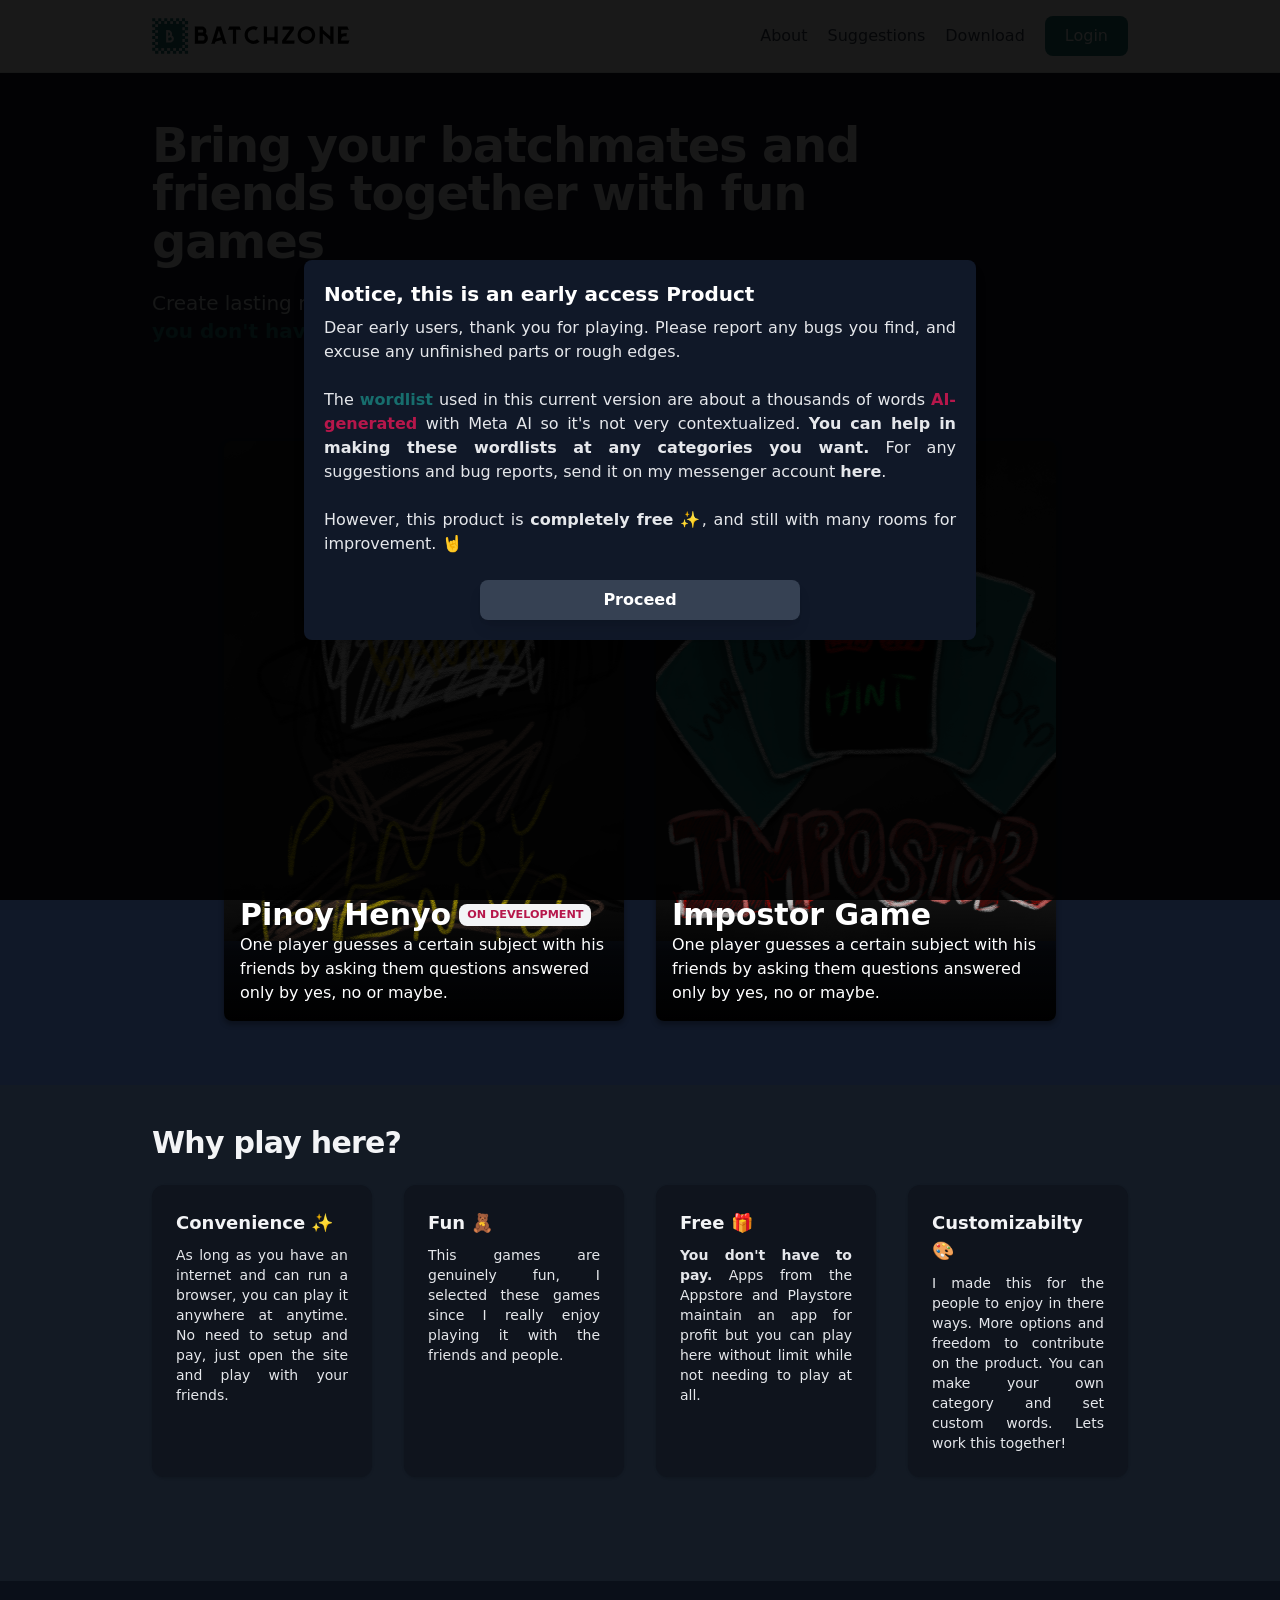
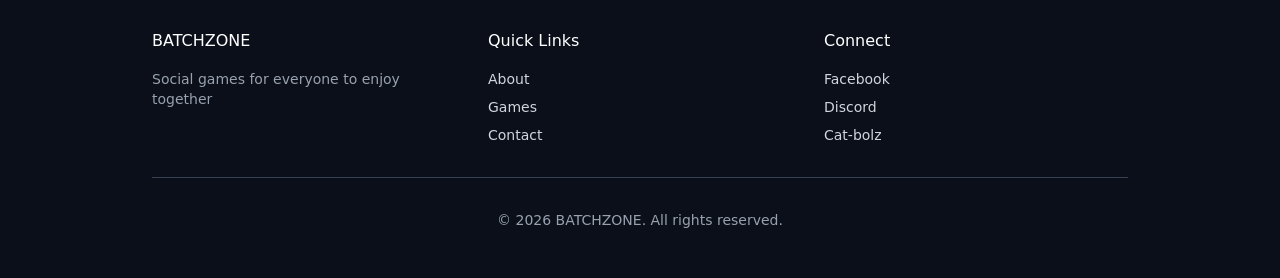
==== index.html @ 2a550021 "darkened theme" ====
<!doctype html>
<html lang="en">
  <head>
    <meta charset="UTF-8" />
    <meta name="viewport" content="width=device-width, initial-scale=1.0" />

    <meta property="og:title" content="Bachzone: Guess the impostor" />
    <meta property="og:description" content="Free game version" />
    <meta property="og:image" content="https://danny192168.github.io/Batchzone/images/draft2.png" />
    <meta property="og:url" content="https://danny192168.github.io/Batchzone/" />
    <meta property="og:type" content="website" />

    <title>Welcome to Batch Zone</title>
    <link rel="stylesheet" href="styles/index.css" />
    <link href="styles/output.css" rel="stylesheet" />
    <link rel="icon" href="images/logo-icon.svg" />
  </head>
  <body class="bg-gray-900 text-white">
    <header class="bg-white border-b border-gray-200">
      <div
        class="max-w-5xl mx-auto px-4 sm:px-6 py-3 sm:py-4 flex items-center justify-between relative"
      >
        <img src="images/logo.svg" alt="BATCHZONE" class="h-7 sm:h-9" />
        <div class="navigation-container flex items-center gap-3 sm:gap-5">
          <button class="text-gray-700 hover:text-[#1a7a7a] transition-colors text-sm sm:text-base">
            About
          </button>
          <a
            href="mailto:support@yourapp.com?subject=Suggestion%20for%20Your%20Game&body=Hi,%20I%20have%20a%20suggestion%20for%20your%20app:%0A%0A%0A%3C%3C%20Please%20describe%20your%20suggestion%20here.%20%3E%3E"
            ><button
              class="text-gray-700 hover:text-[#1a7a7a] transition-colors text-sm sm:text-base"
            >
              Suggestions
            </button>
          </a>
          <a href="notice.html"
            ><button
              class="text-gray-700 hover:text-[#1a7a7a] transition-colors text-sm sm:text-base"
            >
              Download
            </button>
          </a>
          <button
            class="bg-[#1a7a7a] text-white px-4 sm:px-5 py-2 rounded-lg hover:bg-[#156565] transition-colors text-sm sm:text-base"
          >
            Login
          </button>
        </div>
        <label class="hamburger menu-icon" for="menu-toggle">
          <input type="checkbox" id="menu-toggle" class="hidden" />
          <span class="line"></span>
          <span class="line"></span>
          <span class="line"></span>
        </label>
      </div>
    </header>
    <!-- HEro -->
    <section class="max-w-5xl mx-auto px-4 sm:px-6 py-6 sm:py-12">
      <div class="max-w-3xl">
        <h1 class="text-3xl sm:text-5xl tracking-tight mb-4 sm:mb-6 text-gray-100 font-bold">
          Bring your batchmates and friends together with fun games
        </h1>
        <p class="text-lg sm:text-xl text-gray-200 mb-6 sm:mb-8">
          Create lasting memories with games designed for all ages.
          <strong class="text-[#1a7a7a]">I made it free, you don't have to pay it!!</strong>
        </p>
      </div>
    </section>

    <i class="fa-solid fa-language text-2xl"></i>
    <i class="fa-regular fa-language"></i>
    <!-- Card Container -->
    <section
      class="game-card-section max-w-5xl mx-auto px-4 sm:px-6 py-3 sm:py-4 flex gap-4 sm:gap-8 items-center justify-center mb-6 sm:mb-12"
    >
      <div
        class="game-card rounded-lg relative overflow-hidden relative pb-20 active:brightness-75 shadow-[0px_3px_5px_1px_rgb(0_0_0_/0.3)]"
      >
        <a href="notice.html">
          <img src="images/draft1.png" />
          <div
            class="game-card-description absolute bottom-0 left-0 right-0 p-4 bg-gradient-to-t from-black/100 via-black/80 to-transparent z-10"
          >
            <h4 class="sm:text-3xl text-xl font-bold flex gap-2 flex-wrap">
              Pinoy Henyo
              <span
                class="text-[#b6174b] text-[0.7rem] sm:bg-gray-100 my-auto rounded-lg sm:p-1 sm:px-2 h-min"
                >ON DEVELOPMENT</span
              >
            </h4>
            <p>
              One player guesses a certain subject with his friends by asking them questions
              answered only by yes, no or maybe.
            </p>
          </div>
        </a>
      </div>
      <div
        class="game-card rounded-lg relative overflow-hidden relative pb-20 active:brightness-75 shadow-[0px_3px_5px_1px_rgb(0_0_0_/0.3)]"
      >
        <a href="setup.html">
          <img src="images/draft2.png" />
          <div
            class="game-card-description absolute bottom-0 left-0 right-0 p-4 bg-gradient-to-t from-black/100 via-black/80 to-transparent z-10"
          >
            <h4 class="sm:text-3xl text-xl font-bold">Impostor Game</h4>
            <p>
              One player guesses a certain subject with his friends by asking them questions
              answered only by yes, no or maybe.
            </p>
          </div>
        </a>
      </div>
    </section>

    <!-- FEATURES -->
    <section class="w-full bg-[#131A24] py-10">
      <div class="max-w-5xl mx-auto px-4 sm:px-6 pb-12 sm:pb-16">
        <h2 class="text-2xl sm:text-3xl tracking-tight mb-4 sm:mb-6 text-gray-100 font-bold">
          Why play here?
        </h2>
        <div class="grid sm:grid-cols-2 lg:grid-cols-4 gap-6 sm:gap-8">
          <div class="bg-[#0F141D] p-6 rounded-xl shadow-sm">
            <!-- <div class="text-3xl mb-3">⚡</div> -->
            <h3 class="text-lg mb-2 text-gray-100 font-bold">Convenience ✨</h3>
            <p class="text-sm text-gray-200 text-justify">
              As long as you have an internet and can run a browser, you can play it anywhere at
              anytime. No need to setup and pay, just open the site and play with your friends.
            </p>
          </div>

          <div class="bg-[#0F141D] p-6 rounded-xl shadow-sm">
            <!-- <div class="text-3xl mb-3">♿</div> -->
            <h3 class="text-lg mb-2 text-gray-100 font-bold">Fun 🧸</h3>
            <p class="text-sm text-gray-200 text-justify">
              This games are genuinely fun, I selected these games since I really enjoy playing it
              with the friends and people.
            </p>
          </div>

          <div class="bg-[#0F141D] p-6 rounded-xl shadow-sm">
            <!-- <div class="text-3xl mb-3">🎁</div> -->
            <h3 class="text-lg mb-2 text-gray-100 font-bold">Free 🎁</h3>
            <p class="text-sm text-gray-200 text-justify">
              <strong>You don't have to pay.</strong> Apps from the Appstore and Playstore maintain
              an app for profit but you can play here without limit while not needing to play at
              all.
            </p>
          </div>

          <div class="bg-[#0F141D] p-6 rounded-xl shadow-sm">
            <!-- <div class="text-3xl mb-3">🎉</div> -->
            <h3 class="text-lg mb-2 text-gray-100 font-bold">Customizabilty 🎨</h3>
            <p class="text-sm text-gray-200 text-justify">
              I made this for the people to enjoy in there ways. More options and freedom to
              contribute on the product. You can make your own category and set custom words. Lets
              work this together!
            </p>
          </div>
        </div>
      </div>
    </section>
    <!-- Notice modal -->
    <dialog
      id="notice-modal"
      class="top-1/2 left-1/2 transform translate-x-[-50%] translate-y-[-50%] inset-0 z-10 bg-gray-900 p-5 outline-none rounded-lg min-h-50 max-w-2xl w-5/6 gap-3 shadow-lg text-white backdrop:bg-black/90"
    >
      <h2 class="font-bold text-xl mb-2">Notice, this is an early access Product</h2>
      <article class="text-justify text-gray-200">
        <p>
          Dear early users, thank you for playing. Please report any bugs you find, and excuse any
          unfinished parts or rough edges.
        </p>
        <br />
        <p>
          The <strong class="text-[#176d6d]">wordlist</strong> used in this current version are
          about a thousands of words <strong class="text-[#b6174b]">AI-generated</strong> with Meta
          AI so it's not very contextualized.
          <strong>You can help in making these wordlists at any categories you want.</strong> For
          any suggestions and bug reports, send it on my messenger account
          <a href="https://web.facebook.com/dwight.wal" class="outline-none font-bold">here</a>.
        </p>
        <br />
        <p>
          However, this product is <strong>completely free</strong> ✨, and still with many rooms
          for improvement. 🤘
        </p>
        <br />
      </article>
      <div class="w-full flex">
        <button
          class="bg-gray-700 p-2 text-white mt-auto mx--auto rounded-lg outline-none font-bold shadow-lg mx-auto w-full max-w-80"
          id="close-modal-button"
        >
          Proceed
        </button>
      </div>
    </dialog>
    <script>
      const noticeModal = document.getElementById("notice-modal");
      const closeModalBtn = document.getElementById("close-modal-button");
      noticeModal.showModal();
      closeModalBtn.addEventListener("click", () => {
        noticeModal.close();
      });
    </script>

    <!-- FOOTER -->
    <footer class="bg-[#0A0F19] text-gray-300 mt-auto">
      <div class="max-w-5xl mx-auto px-4 sm:px-6 py-8 sm:py-12">
        <div class="grid sm:grid-cols-3 gap-8">
          <div>
            <h4 class="text-white mb-4">BATCHZONE</h4>
            <p class="text-sm text-gray-400">Social games for everyone to enjoy together</p>
          </div>
          <div>
            <h4 class="text-white mb-4">Quick Links</h4>
            <ul class="space-y-2 text-sm">
              <li><a href="#" class="hover:text-white transition-colors">About</a></li>
              <li><a href="#" class="hover:text-white transition-colors">Games</a></li>
              <li><a href="#" class="hover:text-white transition-colors">Contact</a></li>
            </ul>
          </div>
          <div>
            <h4 class="text-white mb-4">Connect</h4>
            <ul class="space-y-2 text-sm">
              <li><a href="#" class="hover:text-white transition-colors">Facebook</a></li>
              <li><a href="#" class="hover:text-white transition-colors">Discord</a></li>
              <li><a href="#" class="hover:text-white transition-colors">Cat-bolz</a></li>
            </ul>
          </div>
        </div>
        <div class="border-t border-gray-700 mt-8 pt-8 text-center text-sm text-gray-400">
          © 2026 BATCHZONE. All rights reserved.
        </div>
      </div>
    </footer>
  </body>
</html>
---- styles/index.css ----
.hamburger * {
  padding: 0;
  margin: 0;
  box-sizing: border-box;
}

.hamburger {
  /* display: none; */
  /* flex-direction: column; */
  display: none;
  flex-direction: column;
  justify-content: space-evenly;
  cursor: pointer;
  width: 1.5rem;
  height: 1.5rem;
  position: relative;
}

.hamburger .line {
  display: inline-block;
  height: 15%;
  border-radius: 1rem;
  width: 100%;
  background-color: rgb(0, 0, 0);
  transition:
    transform 0.3s,
    opacity 0.2s,
    background-color 0.3s;
}

.hamburger:has(#menu-toggle:checked) .line:nth-of-type(1) {
  position: absolute;
  top: 0;
  bottom: 0;
  left: 0;
  right: 0;
  margin: auto;
  transform: rotate(45deg);
}
.hamburger:has(#menu-toggle:checked) .line:nth-of-type(2) {
  opacity: 0;
  position: absolute;
  top: 0;
  bottom: 0;
  left: 0;
  right: 0;
  margin: auto;
  transform: rotate(-45deg);
}
.hamburger:has(#menu-toggle:checked) .line:nth-of-type(3) {
  position: absolute;
  top: 0;
  bottom: 0;
  left: 0;
  right: 0;
  margin: auto;
  transform: rotate(-45deg);
}

@media (max-width: 690px) {
  header:has(#menu-toggle:checked) .navigation-container {
    display: flex;
    right: 0;
    transition: all 1s;
  }

  header:has(#menu-toggle:checked) .navigation-container button {
    font-size: 1.2rem;
  }
  .navigation-container {
    position: absolute;
    transition: all 1s;
    /* right: -0vw; */
    bottom: -100vh;
    background: rgba(255, 255, 255, 0.9);
    /* top: 1rem; */
    display: none;
    flex-direction: column;
    max-width: 30rem;
    width: 100%;
    gap: 1rem;
    padding: 3rem 1rem;
    height: 100vh;
    z-index: 100;
  }

  .hamburger {
    display: flex;
  }
}

/* CARD CARD FLEXBOX FOR MOBILE */

@media (max-width: 690px) {
  .game-card {
    padding-bottom: 1rem;
  }

  .game-card-description h4 {
    font-size: 1rem;
  }

  .game-card-description p {
    display: none;
  }
}
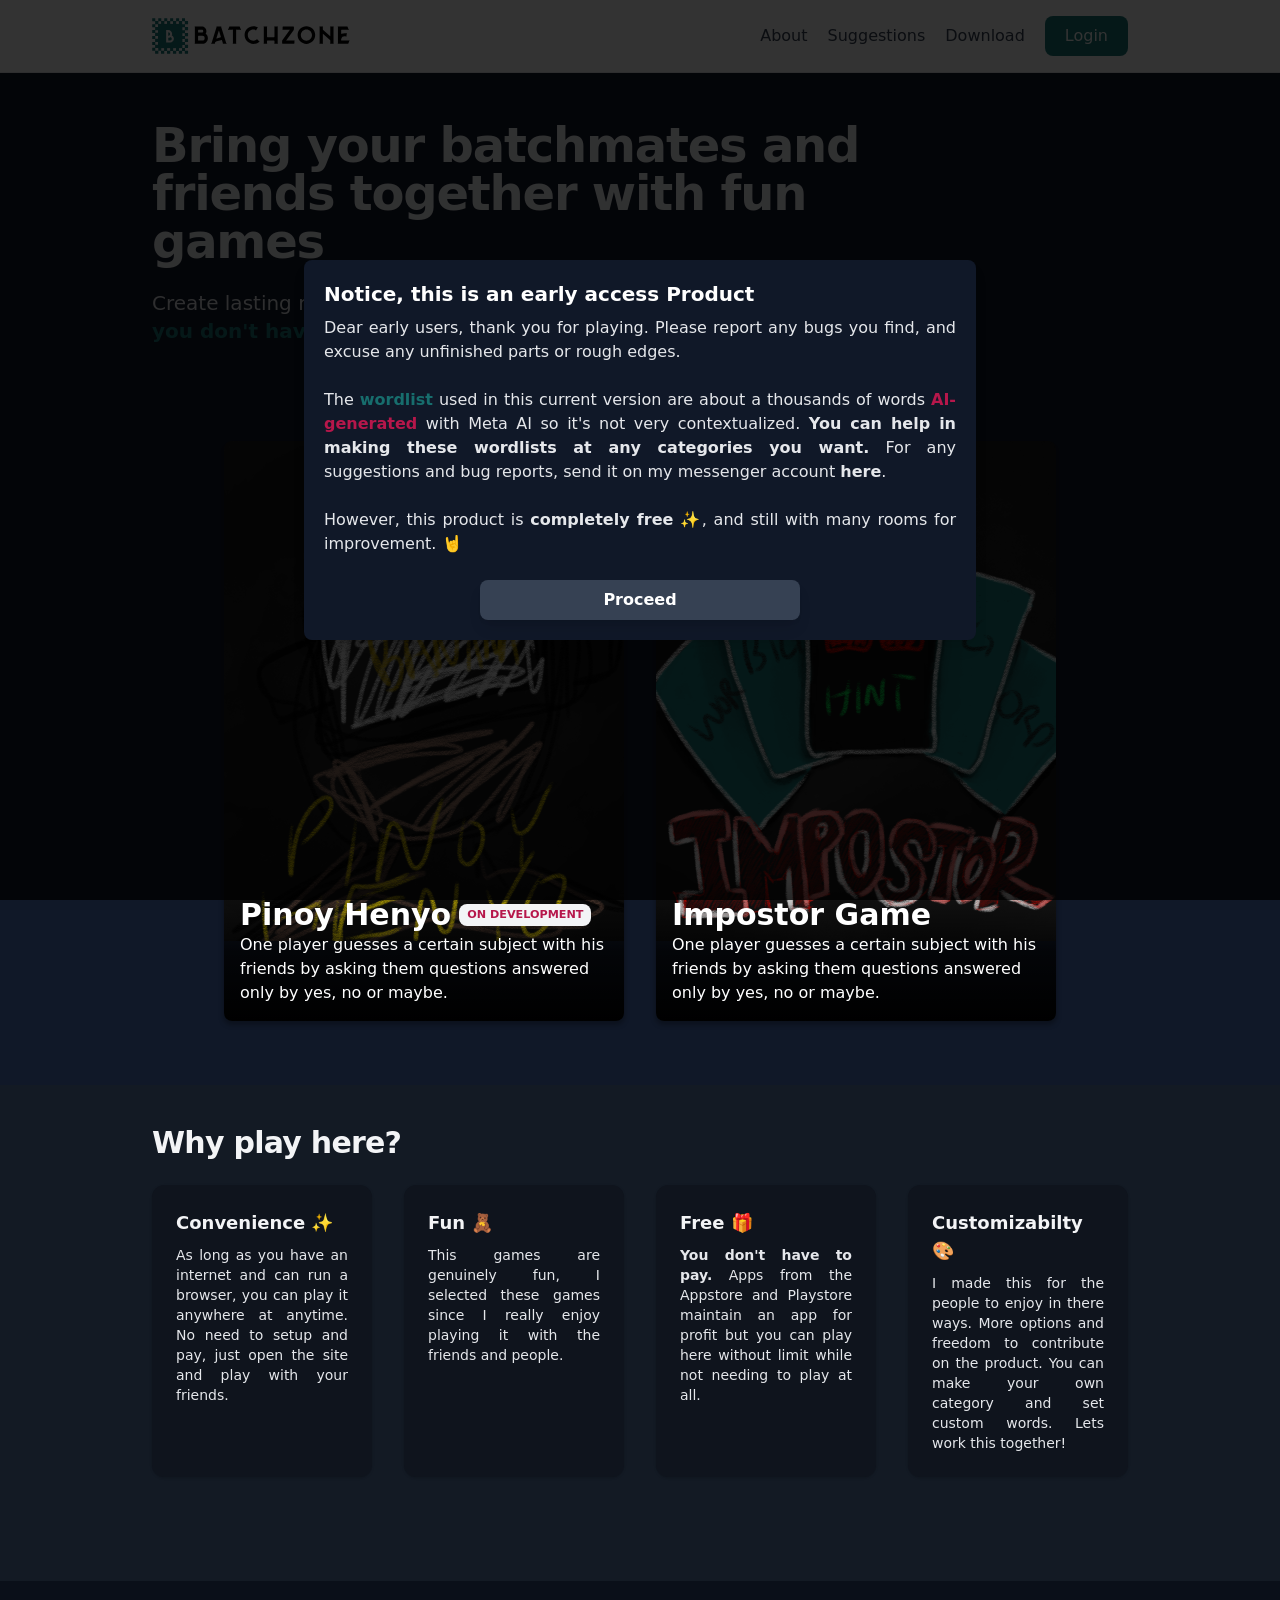
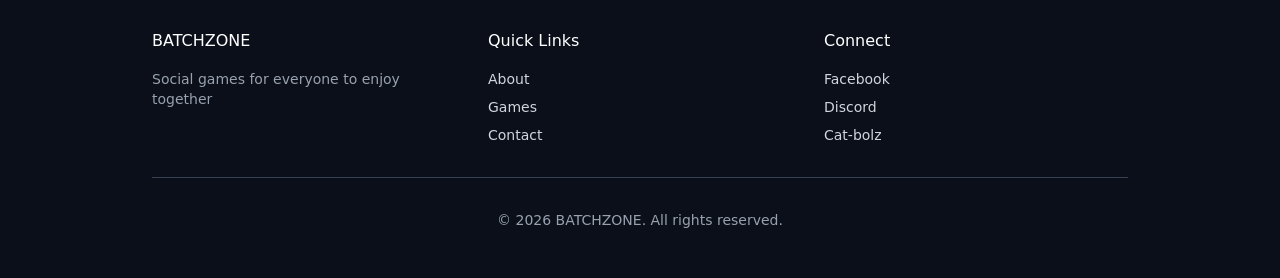
==== commit bfb65475: "timer button edited" ====
--- a/index.html
+++ b/index.html
@@ -163,7 +163,7 @@
     <!-- Notice modal -->
     <dialog
       id="notice-modal"
-      class="top-1/2 left-1/2 transform translate-x-[-50%] translate-y-[-50%] inset-0 z-10 bg-gray-900 p-5 outline-none rounded-lg min-h-50 max-w-2xl w-5/6 gap-3 shadow-lg text-white backdrop:bg-black/90"
+      class="top-1/2 left-1/2 transform translate-x-[-50%] translate-y-[-50%] inset-0 z-10 bg-gray-900 p-5 outline-none rounded-lg min-h-50 max-w-2xl w-5/6 gap-3 shadow-lg text-white backdrop:bg-black/80"
     >
       <h2 class="font-bold text-xl mb-2">Notice, this is an early access Product</h2>
       <article class="text-justify text-gray-200">
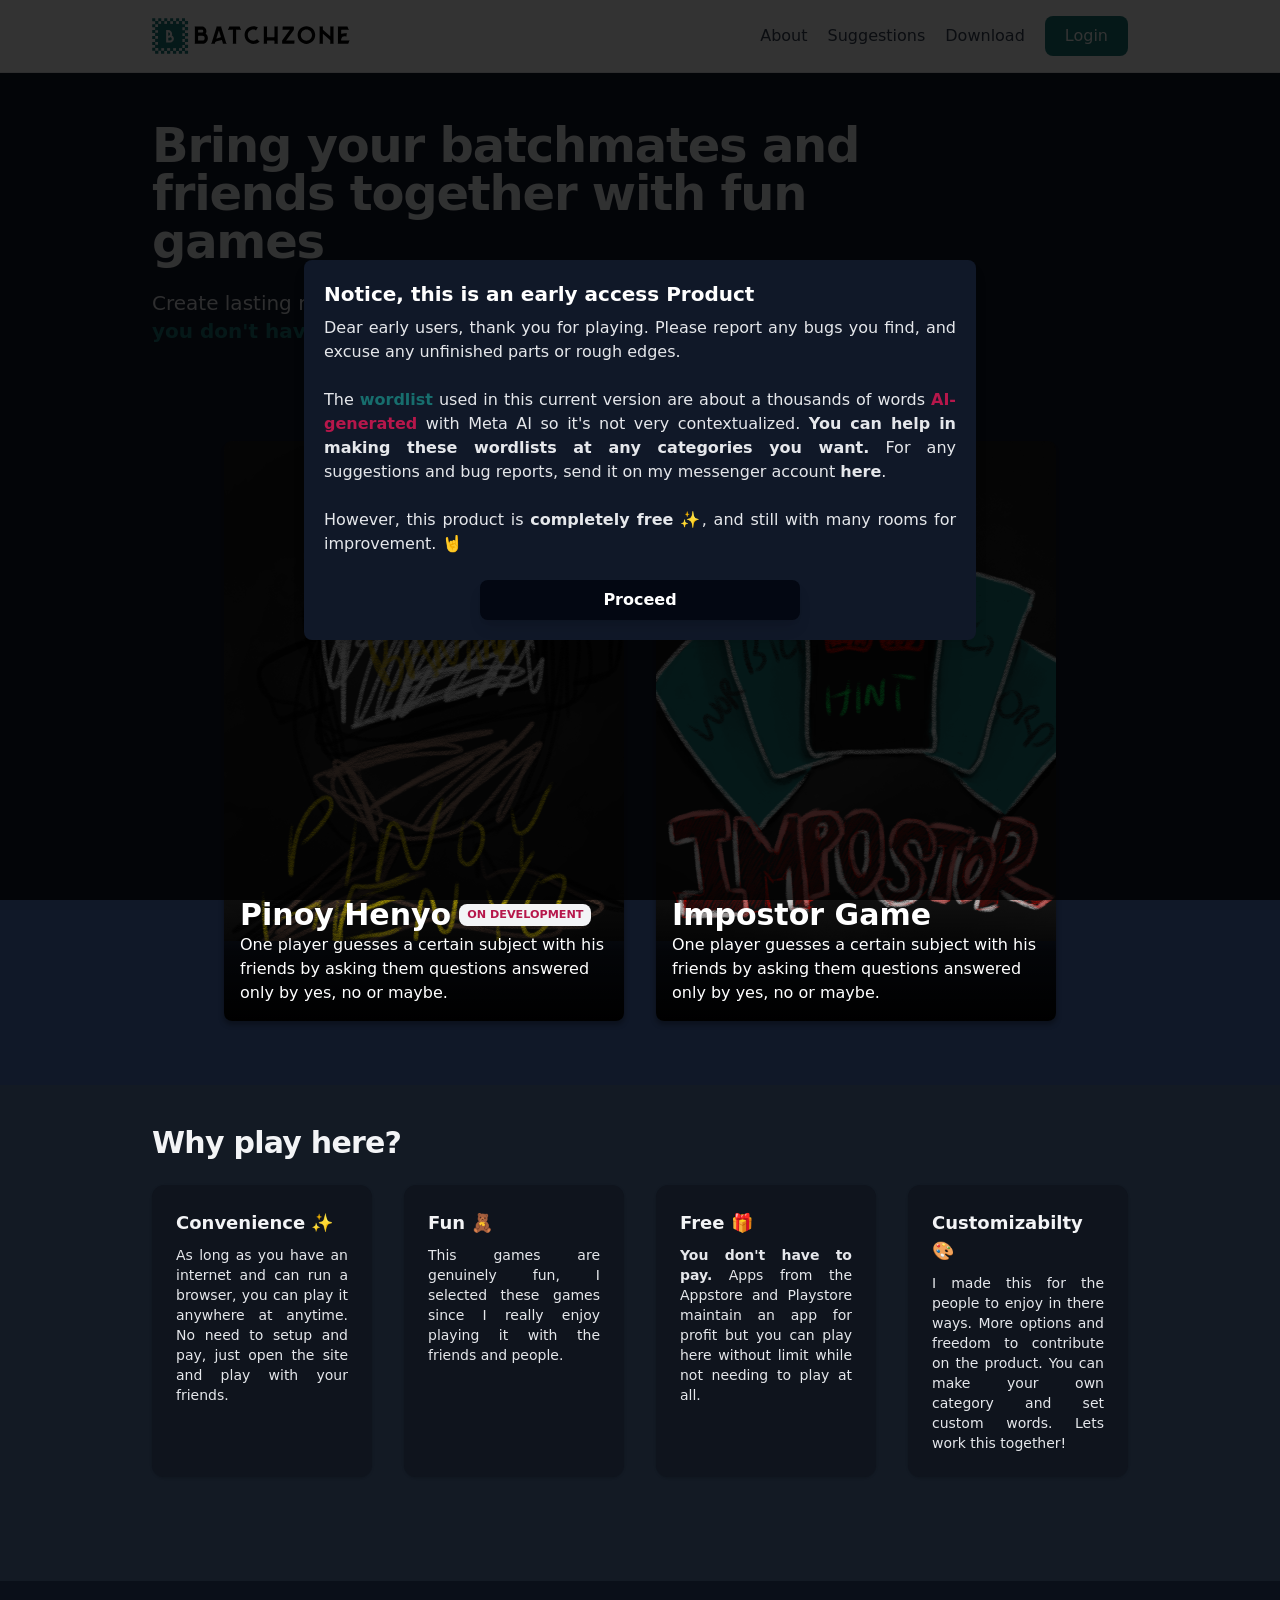
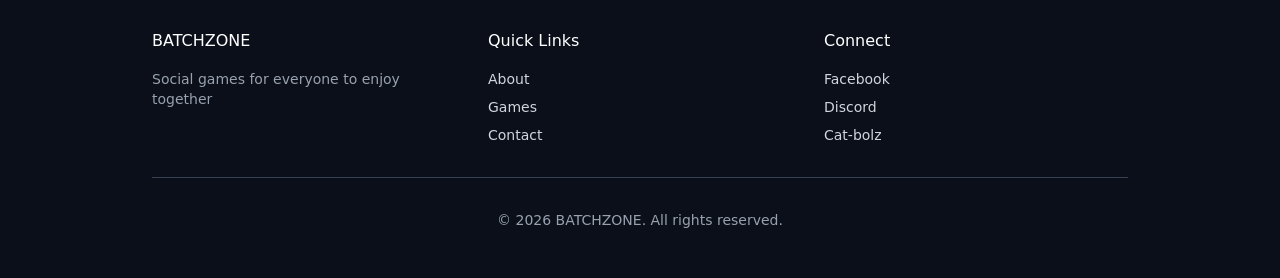
==== commit 51558820: "updated the info content for impostor game and darkended a button on index.html" ====
--- a/index.html
+++ b/index.html
@@ -189,7 +189,7 @@
       </article>
       <div class="w-full flex">
         <button
-          class="bg-gray-700 p-2 text-white mt-auto mx--auto rounded-lg outline-none font-bold shadow-lg mx-auto w-full max-w-80"
+          class="bg-gray-950 p-2 text-white mt-auto mx--auto rounded-lg outline-none font-bold shadow-lg mx-auto w-full max-w-80"
           id="close-modal-button"
         >
           Proceed
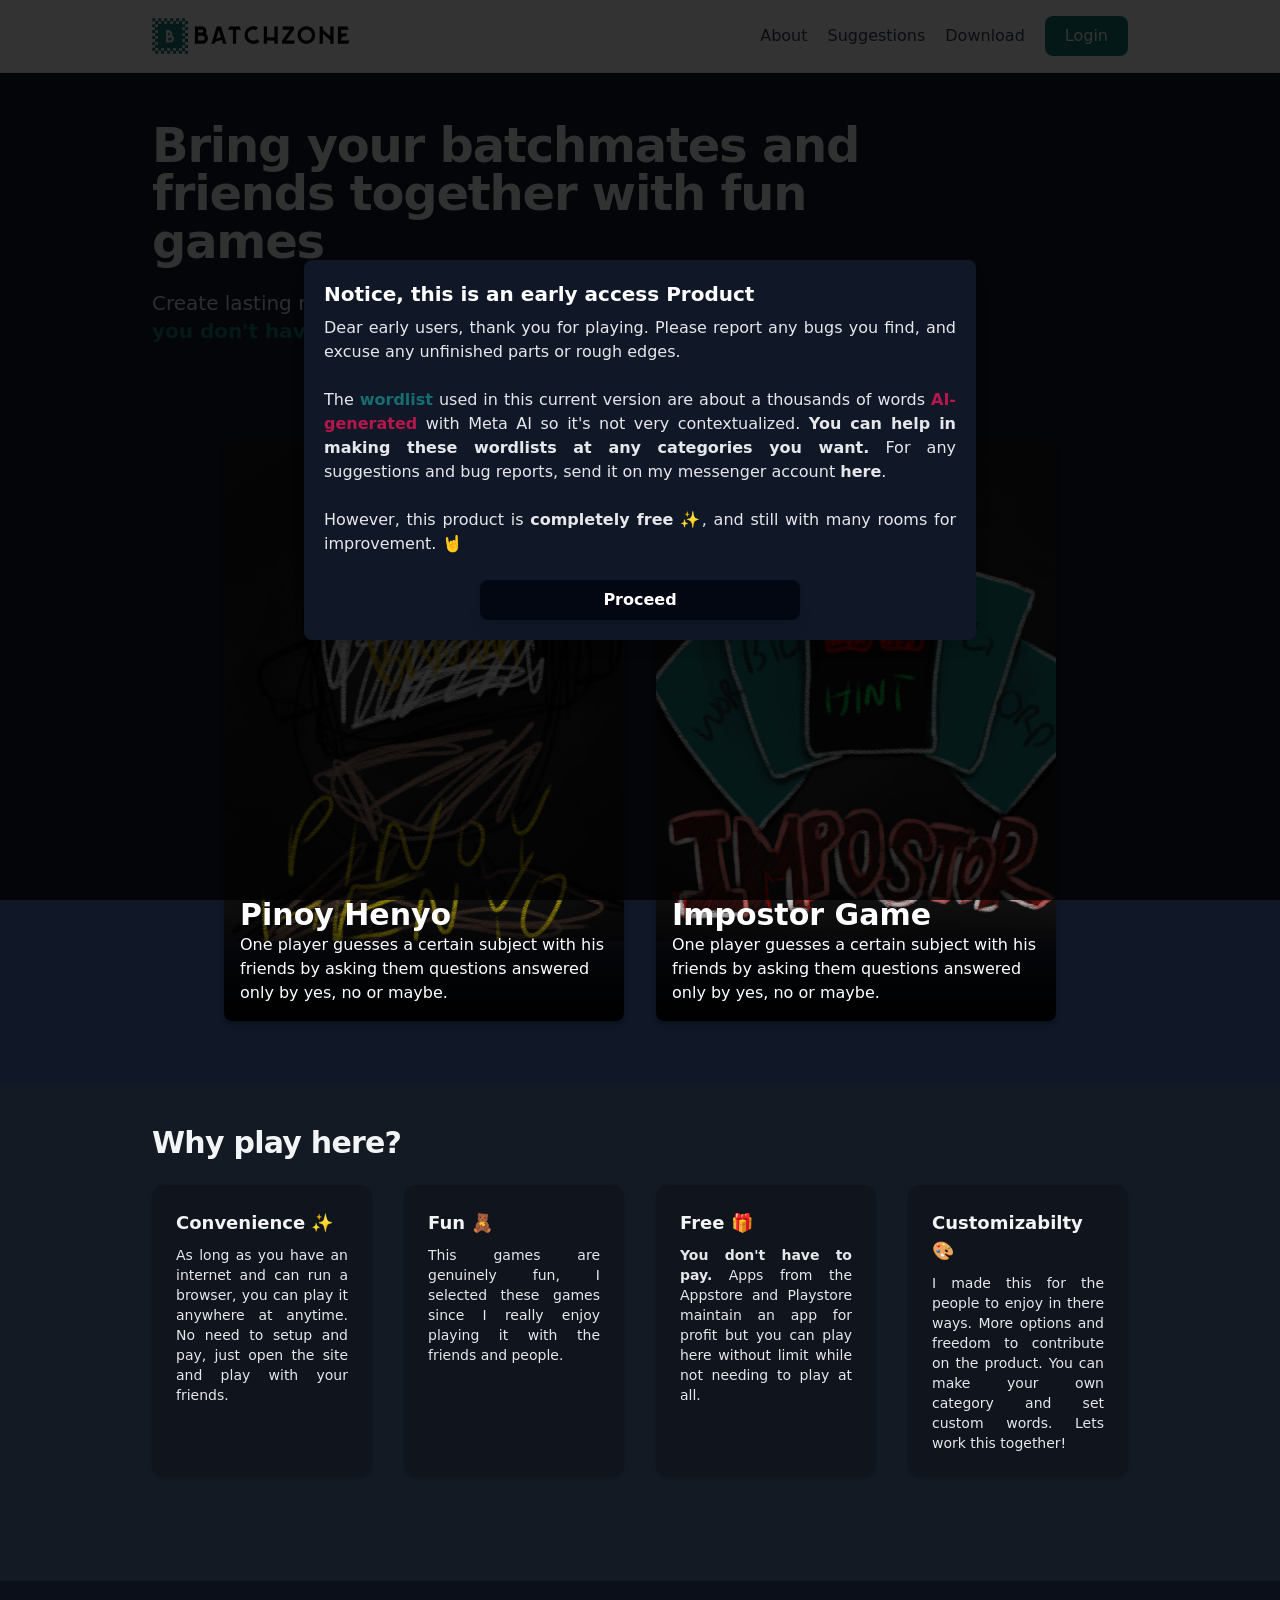
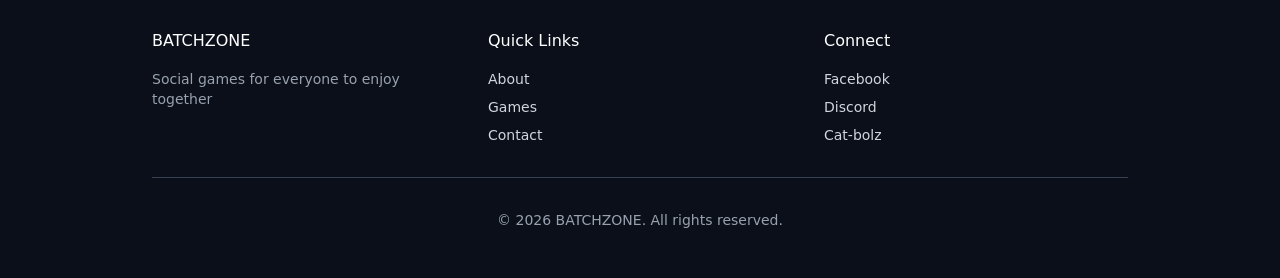
==== commit 33a463c9: "removed 'On Development' on Pinoy Henyo thumbnail." ====
--- a/index.html
+++ b/index.html
@@ -6,7 +6,7 @@
 
     <meta property="og:title" content="Bachzone: Guess the impostor" />
     <meta property="og:description" content="Free game version" />
-    <meta property="og:image" content="https://danny192168.github.io/Batchzone/images/draft2.png" />
+    <meta property="og:image" content="https://danny192168.github.io/Batchzone/images/game2.jpg" />
     <meta property="og:url" content="https://danny192168.github.io/Batchzone/" />
     <meta property="og:type" content="website" />
 
@@ -26,7 +26,7 @@
             About
           </button>
           <a
-            href="mailto:support@yourapp.com?subject=Suggestion%20for%20Your%20Game&body=Hi,%20I%20have%20a%20suggestion%20for%20your%20app:%0A%0A%0A%3C%3C%20Please%20describe%20your%20suggestion%20here.%20%3E%3E"
+            href="mailto:dwight00100@gmail.com?subject=Suggestion%20for%20Your%20Game&body=Hi,%20I%20have%20a%20suggestion%20for%20your%20app:%0A%0A%0A%3C%3C%20Please%20describe%20your%20suggestion%20here.%20%3E%3E"
             ><button
               class="text-gray-700 hover:text-[#1a7a7a] transition-colors text-sm sm:text-base"
             >
@@ -74,19 +74,19 @@
       class="game-card-section max-w-5xl mx-auto px-4 sm:px-6 py-3 sm:py-4 flex gap-4 sm:gap-8 items-center justify-center mb-6 sm:mb-12"
     >
       <div
-        class="game-card rounded-lg relative overflow-hidden relative pb-20 active:brightness-75 shadow-[0px_3px_5px_1px_rgb(0_0_0_/0.3)]"
+        class="game-card rounded-lg overflow-hidden relative pb-20 active:brightness-75 shadow-[0px_3px_5px_1px_rgb(0_0_0_/0.3)]"
       >
-        <a href="notice.html">
+        <a href="Pinoy Henyo/index.html">
           <img src="images/draft1.png" />
           <div
             class="game-card-description absolute bottom-0 left-0 right-0 p-4 bg-gradient-to-t from-black/100 via-black/80 to-transparent z-10"
           >
             <h4 class="sm:text-3xl text-xl font-bold flex gap-2 flex-wrap">
               Pinoy Henyo
-              <span
+              <!-- <span
                 class="text-[#b6174b] text-[0.7rem] sm:bg-gray-100 my-auto rounded-lg sm:p-1 sm:px-2 h-min"
                 >ON DEVELOPMENT</span
-              >
+              > -->
             </h4>
             <p>
               One player guesses a certain subject with his friends by asking them questions
@@ -96,7 +96,7 @@
         </a>
       </div>
       <div
-        class="game-card rounded-lg relative overflow-hidden relative pb-20 active:brightness-75 shadow-[0px_3px_5px_1px_rgb(0_0_0_/0.3)]"
+        class="game-card rounded-lg overflow-hidden relative pb-20 active:brightness-75 shadow-[0px_3px_5px_1px_rgb(0_0_0_/0.3)]"
       >
         <a href="setup.html">
           <img src="images/draft2.png" />
@@ -199,9 +199,12 @@
     <script>
       const noticeModal = document.getElementById("notice-modal");
       const closeModalBtn = document.getElementById("close-modal-button");
-      noticeModal.showModal();
+      if (!sessionStorage.getItem("noticeViewed")) {
+        noticeModal.showModal();
+      }
       closeModalBtn.addEventListener("click", () => {
         noticeModal.close();
+        sessionStorage.setItem("noticeViewed", true);
       });
     </script>
 
--- a/styles/index.css
+++ b/styles/index.css
@@ -66,13 +66,14 @@
 
   header:has(#menu-toggle:checked) .navigation-container button {
     font-size: 1.2rem;
+    color: white;
   }
   .navigation-container {
     position: absolute;
     transition: all 1s;
     /* right: -0vw; */
     bottom: -100vh;
-    background: rgba(255, 255, 255, 0.9);
+    background: rgba(12, 16, 26, 0.95);
     /* top: 1rem; */
     display: none;
     flex-direction: column;
--- a/styles/output.css
+++ b/styles/output.css
@@ -0,0 +1,1905 @@
+/*! tailwindcss v4.2.2 | MIT License | https://tailwindcss.com */
+@layer properties;
+@layer theme, base, components, utilities;
+@layer theme {
+  :root, :host {
+    --font-sans: ui-sans-serif, system-ui, sans-serif, "Apple Color Emoji",
+      "Segoe UI Emoji", "Segoe UI Symbol", "Noto Color Emoji";
+    --font-mono: ui-monospace, SFMono-Regular, Menlo, Monaco, Consolas, "Liberation Mono",
+      "Courier New", monospace;
+    --color-red-400: oklch(70.4% 0.191 22.216);
+    --color-red-500: oklch(63.7% 0.237 25.331);
+    --color-orange-400: oklch(75% 0.183 55.934);
+    --color-amber-50: oklch(98.7% 0.022 95.277);
+    --color-amber-200: oklch(92.4% 0.12 95.746);
+    --color-amber-400: oklch(82.8% 0.189 84.429);
+    --color-amber-500: oklch(76.9% 0.188 70.08);
+    --color-amber-600: oklch(66.6% 0.179 58.318);
+    --color-yellow-400: oklch(85.2% 0.199 91.936);
+    --color-green-400: oklch(79.2% 0.209 151.711);
+    --color-green-700: oklch(52.7% 0.154 150.069);
+    --color-teal-400: oklch(77.7% 0.152 181.912);
+    --color-cyan-400: oklch(78.9% 0.154 211.53);
+    --color-blue-500: oklch(62.3% 0.214 259.815);
+    --color-blue-700: oklch(48.8% 0.243 264.376);
+    --color-indigo-400: oklch(67.3% 0.182 276.935);
+    --color-purple-400: oklch(71.4% 0.203 305.504);
+    --color-fuchsia-400: oklch(74% 0.238 322.16);
+    --color-pink-400: oklch(71.8% 0.202 349.761);
+    --color-rose-300: oklch(81% 0.117 11.638);
+    --color-rose-400: oklch(71.2% 0.194 13.428);
+    --color-gray-50: oklch(98.5% 0.002 247.839);
+    --color-gray-100: oklch(96.7% 0.003 264.542);
+    --color-gray-200: oklch(92.8% 0.006 264.531);
+    --color-gray-300: oklch(87.2% 0.01 258.338);
+    --color-gray-400: oklch(70.7% 0.022 261.325);
+    --color-gray-500: oklch(55.1% 0.027 264.364);
+    --color-gray-600: oklch(44.6% 0.03 256.802);
+    --color-gray-700: oklch(37.3% 0.034 259.733);
+    --color-gray-800: oklch(27.8% 0.033 256.848);
+    --color-gray-900: oklch(21% 0.034 264.665);
+    --color-gray-950: oklch(13% 0.028 261.692);
+    --color-zinc-950: oklch(14.1% 0.005 285.823);
+    --color-black: #000;
+    --color-white: #fff;
+    --spacing: 0.25rem;
+    --container-2xs: 18rem;
+    --container-xs: 20rem;
+    --container-md: 28rem;
+    --container-xl: 36rem;
+    --container-2xl: 42rem;
+    --container-3xl: 48rem;
+    --container-5xl: 64rem;
+    --container-6xl: 72rem;
+    --text-xs: 0.75rem;
+    --text-xs--line-height: calc(1 / 0.75);
+    --text-sm: 0.875rem;
+    --text-sm--line-height: calc(1.25 / 0.875);
+    --text-base: 1rem;
+    --text-base--line-height: calc(1.5 / 1);
+    --text-lg: 1.125rem;
+    --text-lg--line-height: calc(1.75 / 1.125);
+    --text-xl: 1.25rem;
+    --text-xl--line-height: calc(1.75 / 1.25);
+    --text-2xl: 1.5rem;
+    --text-2xl--line-height: calc(2 / 1.5);
+    --text-3xl: 1.875rem;
+    --text-3xl--line-height: calc(2.25 / 1.875);
+    --text-4xl: 2.25rem;
+    --text-4xl--line-height: calc(2.5 / 2.25);
+    --text-5xl: 3rem;
+    --text-5xl--line-height: 1;
+    --text-6xl: 3.75rem;
+    --text-6xl--line-height: 1;
+    --text-7xl: 4.5rem;
+    --text-7xl--line-height: 1;
+    --text-9xl: 8rem;
+    --text-9xl--line-height: 1;
+    --font-weight-medium: 500;
+    --font-weight-semibold: 600;
+    --font-weight-bold: 700;
+    --font-weight-extrabold: 800;
+    --tracking-tight: -0.025em;
+    --radius-md: 0.375rem;
+    --radius-lg: 0.5rem;
+    --radius-xl: 0.75rem;
+    --radius-2xl: 1rem;
+    --radius-3xl: 1.5rem;
+    --radius-4xl: 2rem;
+    --ease-in-out: cubic-bezier(0.4, 0, 0.2, 1);
+    --animate-pulse: pulse 2s cubic-bezier(0.4, 0, 0.6, 1) infinite;
+    --animate-bounce: bounce 1s infinite;
+    --default-transition-duration: 150ms;
+    --default-transition-timing-function: cubic-bezier(0.4, 0, 0.2, 1);
+    --default-font-family: var(--font-sans);
+    --default-mono-font-family: var(--font-mono);
+  }
+}
+@layer base {
+  *, ::after, ::before, ::backdrop, ::file-selector-button {
+    box-sizing: border-box;
+    margin: 0;
+    padding: 0;
+    border: 0 solid;
+  }
+  html, :host {
+    line-height: 1.5;
+    -webkit-text-size-adjust: 100%;
+    tab-size: 4;
+    font-family: var(--default-font-family, ui-sans-serif, system-ui, sans-serif, "Apple Color Emoji", "Segoe UI Emoji", "Segoe UI Symbol", "Noto Color Emoji");
+    font-feature-settings: var(--default-font-feature-settings, normal);
+    font-variation-settings: var(--default-font-variation-settings, normal);
+    -webkit-tap-highlight-color: transparent;
+  }
+  hr {
+    height: 0;
+    color: inherit;
+    border-top-width: 1px;
+  }
+  abbr:where([title]) {
+    -webkit-text-decoration: underline dotted;
+    text-decoration: underline dotted;
+  }
+  h1, h2, h3, h4, h5, h6 {
+    font-size: inherit;
+    font-weight: inherit;
+  }
+  a {
+    color: inherit;
+    -webkit-text-decoration: inherit;
+    text-decoration: inherit;
+  }
+  b, strong {
+    font-weight: bolder;
+  }
+  code, kbd, samp, pre {
+    font-family: var(--default-mono-font-family, ui-monospace, SFMono-Regular, Menlo, Monaco, Consolas, "Liberation Mono", "Courier New", monospace);
+    font-feature-settings: var(--default-mono-font-feature-settings, normal);
+    font-variation-settings: var(--default-mono-font-variation-settings, normal);
+    font-size: 1em;
+  }
+  small {
+    font-size: 80%;
+  }
+  sub, sup {
+    font-size: 75%;
+    line-height: 0;
+    position: relative;
+    vertical-align: baseline;
+  }
+  sub {
+    bottom: -0.25em;
+  }
+  sup {
+    top: -0.5em;
+  }
+  table {
+    text-indent: 0;
+    border-color: inherit;
+    border-collapse: collapse;
+  }
+  :-moz-focusring {
+    outline: auto;
+  }
+  progress {
+    vertical-align: baseline;
+  }
+  summary {
+    display: list-item;
+  }
+  ol, ul, menu {
+    list-style: none;
+  }
+  img, svg, video, canvas, audio, iframe, embed, object {
+    display: block;
+    vertical-align: middle;
+  }
+  img, video {
+    max-width: 100%;
+    height: auto;
+  }
+  button, input, select, optgroup, textarea, ::file-selector-button {
+    font: inherit;
+    font-feature-settings: inherit;
+    font-variation-settings: inherit;
+    letter-spacing: inherit;
+    color: inherit;
+    border-radius: 0;
+    background-color: transparent;
+    opacity: 1;
+  }
+  :where(select:is([multiple], [size])) optgroup {
+    font-weight: bolder;
+  }
+  :where(select:is([multiple], [size])) optgroup option {
+    padding-inline-start: 20px;
+  }
+  ::file-selector-button {
+    margin-inline-end: 4px;
+  }
+  ::placeholder {
+    opacity: 1;
+  }
+  @supports (not (-webkit-appearance: -apple-pay-button))  or (contain-intrinsic-size: 1px) {
+    ::placeholder {
+      color: currentcolor;
+      @supports (color: color-mix(in lab, red, red)) {
+        color: color-mix(in oklab, currentcolor 50%, transparent);
+      }
+    }
+  }
+  textarea {
+    resize: vertical;
+  }
+  ::-webkit-search-decoration {
+    -webkit-appearance: none;
+  }
+  ::-webkit-date-and-time-value {
+    min-height: 1lh;
+    text-align: inherit;
+  }
+  ::-webkit-datetime-edit {
+    display: inline-flex;
+  }
+  ::-webkit-datetime-edit-fields-wrapper {
+    padding: 0;
+  }
+  ::-webkit-datetime-edit, ::-webkit-datetime-edit-year-field, ::-webkit-datetime-edit-month-field, ::-webkit-datetime-edit-day-field, ::-webkit-datetime-edit-hour-field, ::-webkit-datetime-edit-minute-field, ::-webkit-datetime-edit-second-field, ::-webkit-datetime-edit-millisecond-field, ::-webkit-datetime-edit-meridiem-field {
+    padding-block: 0;
+  }
+  ::-webkit-calendar-picker-indicator {
+    line-height: 1;
+  }
+  :-moz-ui-invalid {
+    box-shadow: none;
+  }
+  button, input:where([type="button"], [type="reset"], [type="submit"]), ::file-selector-button {
+    appearance: button;
+  }
+  ::-webkit-inner-spin-button, ::-webkit-outer-spin-button {
+    height: auto;
+  }
+  [hidden]:where(:not([hidden="until-found"])) {
+    display: none !important;
+  }
+}
+@layer utilities {
+  .pointer-events-none {
+    pointer-events: none;
+  }
+  .absolute {
+    position: absolute;
+  }
+  .fixed {
+    position: fixed;
+  }
+  .relative {
+    position: relative;
+  }
+  .sticky {
+    position: sticky;
+  }
+  .inset-0 {
+    inset: calc(var(--spacing) * 0);
+  }
+  .start {
+    inset-inline-start: var(--spacing);
+  }
+  .top-0 {
+    top: calc(var(--spacing) * 0);
+  }
+  .top-1\/2 {
+    top: calc(1 / 2 * 100%);
+  }
+  .top-20 {
+    top: calc(var(--spacing) * 20);
+  }
+  .top-30 {
+    top: calc(var(--spacing) * 30);
+  }
+  .top-\[45\%\] {
+    top: 45%;
+  }
+  .top-\[50\%\] {
+    top: 50%;
+  }
+  .top-\[60dvh\] {
+    top: 60dvh;
+  }
+  .top-\[70dvh\] {
+    top: 70dvh;
+  }
+  .top-\[80dvh\] {
+    top: 80dvh;
+  }
+  .top-\[90\%\] {
+    top: 90%;
+  }
+  .top-full {
+    top: 100%;
+  }
+  .right-0 {
+    right: calc(var(--spacing) * 0);
+  }
+  .right-1\/2 {
+    right: calc(1 / 2 * 100%);
+  }
+  .right-\[50\%\] {
+    right: 50%;
+  }
+  .bottom-0 {
+    bottom: calc(var(--spacing) * 0);
+  }
+  .bottom-4 {
+    bottom: calc(var(--spacing) * 4);
+  }
+  .bottom-10 {
+    bottom: calc(var(--spacing) * 10);
+  }
+  .bottom-\[50\%\] {
+    bottom: 50%;
+  }
+  .left-0 {
+    left: calc(var(--spacing) * 0);
+  }
+  .left-1\/2 {
+    left: calc(1 / 2 * 100%);
+  }
+  .left-\[50\%\] {
+    left: 50%;
+  }
+  .z-5 {
+    z-index: 5;
+  }
+  .z-10 {
+    z-index: 10;
+  }
+  .z-50 {
+    z-index: 50;
+  }
+  .z-100 {
+    z-index: 100;
+  }
+  .container {
+    width: 100%;
+    @media (width >= 40rem) {
+      max-width: 40rem;
+    }
+    @media (width >= 48rem) {
+      max-width: 48rem;
+    }
+    @media (width >= 64rem) {
+      max-width: 64rem;
+    }
+    @media (width >= 80rem) {
+      max-width: 80rem;
+    }
+    @media (width >= 96rem) {
+      max-width: 96rem;
+    }
+  }
+  .mx-auto {
+    margin-inline: auto;
+  }
+  .my-auto {
+    margin-block: auto;
+  }
+  .mt-2 {
+    margin-top: calc(var(--spacing) * 2);
+  }
+  .mt-3 {
+    margin-top: calc(var(--spacing) * 3);
+  }
+  .mt-4 {
+    margin-top: calc(var(--spacing) * 4);
+  }
+  .mt-5 {
+    margin-top: calc(var(--spacing) * 5);
+  }
+  .mt-8 {
+    margin-top: calc(var(--spacing) * 8);
+  }
+  .mt-auto {
+    margin-top: auto;
+  }
+  .mr-2 {
+    margin-right: calc(var(--spacing) * 2);
+  }
+  .mb-2 {
+    margin-bottom: calc(var(--spacing) * 2);
+  }
+  .mb-3 {
+    margin-bottom: calc(var(--spacing) * 3);
+  }
+  .mb-4 {
+    margin-bottom: calc(var(--spacing) * 4);
+  }
+  .mb-5 {
+    margin-bottom: calc(var(--spacing) * 5);
+  }
+  .mb-6 {
+    margin-bottom: calc(var(--spacing) * 6);
+  }
+  .mb-8 {
+    margin-bottom: calc(var(--spacing) * 8);
+  }
+  .ml-1 {
+    margin-left: calc(var(--spacing) * 1);
+  }
+  .block {
+    display: block;
+  }
+  .flex {
+    display: flex;
+  }
+  .grid {
+    display: grid;
+  }
+  .hidden {
+    display: none;
+  }
+  .inline-block {
+    display: inline-block;
+  }
+  .table {
+    display: table;
+  }
+  .h-7 {
+    height: calc(var(--spacing) * 7);
+  }
+  .h-8 {
+    height: calc(var(--spacing) * 8);
+  }
+  .h-full {
+    height: 100%;
+  }
+  .h-min {
+    height: min-content;
+  }
+  .h-screen {
+    height: 100vh;
+  }
+  .max-h-\[80vh\] {
+    max-height: 80vh;
+  }
+  .min-h-1\/5 {
+    min-height: calc(1 / 5 * 100%);
+  }
+  .min-h-50 {
+    min-height: calc(var(--spacing) * 50);
+  }
+  .min-h-dvh {
+    min-height: 100dvh;
+  }
+  .w-1 {
+    width: calc(var(--spacing) * 1);
+  }
+  .w-5\/6 {
+    width: calc(5 / 6 * 100%);
+  }
+  .w-8 {
+    width: calc(var(--spacing) * 8);
+  }
+  .w-11\/12 {
+    width: calc(11 / 12 * 100%);
+  }
+  .w-50 {
+    width: calc(var(--spacing) * 50);
+  }
+  .w-60 {
+    width: calc(var(--spacing) * 60);
+  }
+  .w-70 {
+    width: calc(var(--spacing) * 70);
+  }
+  .w-120 {
+    width: calc(var(--spacing) * 120);
+  }
+  .w-\[90vw\] {
+    width: 90vw;
+  }
+  .w-fit {
+    width: fit-content;
+  }
+  .w-full {
+    width: 100%;
+  }
+  .w-max {
+    width: max-content;
+  }
+  .w-md {
+    width: var(--container-md);
+  }
+  .w-min {
+    width: min-content;
+  }
+  .w-screen {
+    width: 100vw;
+  }
+  .w-xs {
+    width: var(--container-xs);
+  }
+  .max-w-2xl {
+    max-width: var(--container-2xl);
+  }
+  .max-w-2xs {
+    max-width: var(--container-2xs);
+  }
+  .max-w-3xl {
+    max-width: var(--container-3xl);
+  }
+  .max-w-5xl {
+    max-width: var(--container-5xl);
+  }
+  .max-w-6xl {
+    max-width: var(--container-6xl);
+  }
+  .max-w-10\/11 {
+    max-width: calc(10 / 11 * 100%);
+  }
+  .max-w-10\/12 {
+    max-width: calc(10 / 12 * 100%);
+  }
+  .max-w-80 {
+    max-width: calc(var(--spacing) * 80);
+  }
+  .max-w-90 {
+    max-width: calc(var(--spacing) * 90);
+  }
+  .max-w-195 {
+    max-width: calc(var(--spacing) * 195);
+  }
+  .max-w-200 {
+    max-width: calc(var(--spacing) * 200);
+  }
+  .max-w-\[20rem\] {
+    max-width: 20rem;
+  }
+  .max-w-\[90vw\] {
+    max-width: 90vw;
+  }
+  .max-w-\[min\(780px\,100\%\)\] {
+    max-width: min(780px, 100%);
+  }
+  .max-w-full {
+    max-width: 100%;
+  }
+  .max-w-xl {
+    max-width: var(--container-xl);
+  }
+  .min-w-30 {
+    min-width: calc(var(--spacing) * 30);
+  }
+  .min-w-\[4rem\] {
+    min-width: 4rem;
+  }
+  .min-w-xs {
+    min-width: var(--container-xs);
+  }
+  .flex-1 {
+    flex: 1;
+  }
+  .table-auto {
+    table-layout: auto;
+  }
+  .border-collapse {
+    border-collapse: collapse;
+  }
+  .translate-1\/2 {
+    --tw-translate-x: calc(1 / 2 * 100%);
+    --tw-translate-y: calc(1 / 2 * 100%);
+    translate: var(--tw-translate-x) var(--tw-translate-y);
+  }
+  .translate-\[50\%\,50\%\] {
+    --tw-translate-x: 50%,50%;
+    --tw-translate-y: 50%,50%;
+    translate: var(--tw-translate-x) var(--tw-translate-y);
+  }
+  .-translate-x-1\/2 {
+    --tw-translate-x: calc(calc(1 / 2 * 100%) * -1);
+    translate: var(--tw-translate-x) var(--tw-translate-y);
+  }
+  .translate-x-1\/2 {
+    --tw-translate-x: calc(1 / 2 * 100%);
+    translate: var(--tw-translate-x) var(--tw-translate-y);
+  }
+  .translate-x-\[-50\%\] {
+    --tw-translate-x: -50%;
+    translate: var(--tw-translate-x) var(--tw-translate-y);
+  }
+  .translate-x-\[50\%\] {
+    --tw-translate-x: 50%;
+    translate: var(--tw-translate-x) var(--tw-translate-y);
+  }
+  .-translate-y-1\/2 {
+    --tw-translate-y: calc(calc(1 / 2 * 100%) * -1);
+    translate: var(--tw-translate-x) var(--tw-translate-y);
+  }
+  .translate-y-1\/2 {
+    --tw-translate-y: calc(1 / 2 * 100%);
+    translate: var(--tw-translate-x) var(--tw-translate-y);
+  }
+  .translate-y-\[-50\%\] {
+    --tw-translate-y: -50%;
+    translate: var(--tw-translate-x) var(--tw-translate-y);
+  }
+  .translate-y-\[10rem\] {
+    --tw-translate-y: 10rem;
+    translate: var(--tw-translate-x) var(--tw-translate-y);
+  }
+  .translate-y-\[100\%\] {
+    --tw-translate-y: 100%;
+    translate: var(--tw-translate-x) var(--tw-translate-y);
+  }
+  .transform {
+    transform: var(--tw-rotate-x,) var(--tw-rotate-y,) var(--tw-rotate-z,) var(--tw-skew-x,) var(--tw-skew-y,);
+  }
+  .animate-bounce {
+    animation: var(--animate-bounce);
+  }
+  .animate-pulse {
+    animation: var(--animate-pulse);
+  }
+  .resize {
+    resize: both;
+  }
+  .grid-flow-col {
+    grid-auto-flow: column;
+  }
+  .grid-cols-2 {
+    grid-template-columns: repeat(2, minmax(0, 1fr));
+  }
+  .flex-col {
+    flex-direction: column;
+  }
+  .flex-wrap {
+    flex-wrap: wrap;
+  }
+  .place-items-center {
+    place-items: center;
+  }
+  .items-center {
+    align-items: center;
+  }
+  .justify-between {
+    justify-content: space-between;
+  }
+  .justify-center {
+    justify-content: center;
+  }
+  .justify-start {
+    justify-content: flex-start;
+  }
+  .gap-0 {
+    gap: calc(var(--spacing) * 0);
+  }
+  .gap-1 {
+    gap: calc(var(--spacing) * 1);
+  }
+  .gap-2 {
+    gap: calc(var(--spacing) * 2);
+  }
+  .gap-3 {
+    gap: calc(var(--spacing) * 3);
+  }
+  .gap-4 {
+    gap: calc(var(--spacing) * 4);
+  }
+  .gap-5 {
+    gap: calc(var(--spacing) * 5);
+  }
+  .gap-6 {
+    gap: calc(var(--spacing) * 6);
+  }
+  .gap-8 {
+    gap: calc(var(--spacing) * 8);
+  }
+  .space-y-2 {
+    :where(& > :not(:last-child)) {
+      --tw-space-y-reverse: 0;
+      margin-block-start: calc(calc(var(--spacing) * 2) * var(--tw-space-y-reverse));
+      margin-block-end: calc(calc(var(--spacing) * 2) * calc(1 - var(--tw-space-y-reverse)));
+    }
+  }
+  .gap-x-4 {
+    column-gap: calc(var(--spacing) * 4);
+  }
+  .self-end {
+    align-self: flex-end;
+  }
+  .overflow-hidden {
+    overflow: hidden;
+  }
+  .overflow-y-scroll {
+    overflow-y: scroll;
+  }
+  .rounded {
+    border-radius: 0.25rem;
+  }
+  .rounded-2xl {
+    border-radius: var(--radius-2xl);
+  }
+  .rounded-3xl {
+    border-radius: var(--radius-3xl);
+  }
+  .rounded-4xl {
+    border-radius: var(--radius-4xl);
+  }
+  .rounded-full {
+    border-radius: calc(infinity * 1px);
+  }
+  .rounded-lg {
+    border-radius: var(--radius-lg);
+  }
+  .rounded-md {
+    border-radius: var(--radius-md);
+  }
+  .rounded-xl {
+    border-radius: var(--radius-xl);
+  }
+  .border {
+    border-style: var(--tw-border-style);
+    border-width: 1px;
+  }
+  .border-2 {
+    border-style: var(--tw-border-style);
+    border-width: 2px;
+  }
+  .border-t {
+    border-top-style: var(--tw-border-style);
+    border-top-width: 1px;
+  }
+  .border-b {
+    border-bottom-style: var(--tw-border-style);
+    border-bottom-width: 1px;
+  }
+  .border-b-2 {
+    border-bottom-style: var(--tw-border-style);
+    border-bottom-width: 2px;
+  }
+  .border-l {
+    border-left-style: var(--tw-border-style);
+    border-left-width: 1px;
+  }
+  .border-none {
+    --tw-border-style: none;
+    border-style: none;
+  }
+  .border-\[\#1A7A7A\] {
+    border-color: #1A7A7A;
+  }
+  .border-amber-50 {
+    border-color: var(--color-amber-50);
+  }
+  .border-gray-200 {
+    border-color: var(--color-gray-200);
+  }
+  .border-gray-600 {
+    border-color: var(--color-gray-600);
+  }
+  .border-gray-700 {
+    border-color: var(--color-gray-700);
+  }
+  .border-gray-800 {
+    border-color: var(--color-gray-800);
+  }
+  .bg-\[\#0A0F19\] {
+    background-color: #0A0F19;
+  }
+  .bg-\[\#0F141D\] {
+    background-color: #0F141D;
+  }
+  .bg-\[\#1A7A7A\] {
+    background-color: #1A7A7A;
+  }
+  .bg-\[\#1C2635\] {
+    background-color: #1C2635;
+  }
+  .bg-\[\#1a7a7a\] {
+    background-color: #1a7a7a;
+  }
+  .bg-\[\#1d2d46\] {
+    background-color: #1d2d46;
+  }
+  .bg-\[\#131A24\] {
+    background-color: #131A24;
+  }
+  .bg-\[\#272c32\] {
+    background-color: #272c32;
+  }
+  .bg-\[\#5863F8\] {
+    background-color: #5863F8;
+  }
+  .bg-\[\#19253a\] {
+    background-color: #19253a;
+  }
+  .bg-\[\#26344c\] {
+    background-color: #26344c;
+  }
+  .bg-\[\#B6174B\] {
+    background-color: #B6174B;
+  }
+  .bg-\[\#b6174b\] {
+    background-color: #b6174b;
+  }
+  .bg-amber-400 {
+    background-color: var(--color-amber-400);
+  }
+  .bg-black {
+    background-color: var(--color-black);
+  }
+  .bg-cyan-400 {
+    background-color: var(--color-cyan-400);
+  }
+  .bg-fuchsia-400 {
+    background-color: var(--color-fuchsia-400);
+  }
+  .bg-gray-100 {
+    background-color: var(--color-gray-100);
+  }
+  .bg-gray-200 {
+    background-color: var(--color-gray-200);
+  }
+  .bg-gray-300 {
+    background-color: var(--color-gray-300);
+  }
+  .bg-gray-400 {
+    background-color: var(--color-gray-400);
+  }
+  .bg-gray-500 {
+    background-color: var(--color-gray-500);
+  }
+  .bg-gray-600 {
+    background-color: var(--color-gray-600);
+  }
+  .bg-gray-700 {
+    background-color: var(--color-gray-700);
+  }
+  .bg-gray-700\/40 {
+    background-color: color-mix(in srgb, oklch(37.3% 0.034 259.733) 40%, transparent);
+    @supports (color: color-mix(in lab, red, red)) {
+      background-color: color-mix(in oklab, var(--color-gray-700) 40%, transparent);
+    }
+  }
+  .bg-gray-800 {
+    background-color: var(--color-gray-800);
+  }
+  .bg-gray-800\/90 {
+    background-color: color-mix(in srgb, oklch(27.8% 0.033 256.848) 90%, transparent);
+    @supports (color: color-mix(in lab, red, red)) {
+      background-color: color-mix(in oklab, var(--color-gray-800) 90%, transparent);
+    }
+  }
+  .bg-gray-800\/95 {
+    background-color: color-mix(in srgb, oklch(27.8% 0.033 256.848) 95%, transparent);
+    @supports (color: color-mix(in lab, red, red)) {
+      background-color: color-mix(in oklab, var(--color-gray-800) 95%, transparent);
+    }
+  }
+  .bg-gray-900 {
+    background-color: var(--color-gray-900);
+  }
+  .bg-gray-900\/90 {
+    background-color: color-mix(in srgb, oklch(21% 0.034 264.665) 90%, transparent);
+    @supports (color: color-mix(in lab, red, red)) {
+      background-color: color-mix(in oklab, var(--color-gray-900) 90%, transparent);
+    }
+  }
+  .bg-gray-900\/99 {
+    background-color: color-mix(in srgb, oklch(21% 0.034 264.665) 99%, transparent);
+    @supports (color: color-mix(in lab, red, red)) {
+      background-color: color-mix(in oklab, var(--color-gray-900) 99%, transparent);
+    }
+  }
+  .bg-gray-950 {
+    background-color: var(--color-gray-950);
+  }
+  .bg-gray-950\/90 {
+    background-color: color-mix(in srgb, oklch(13% 0.028 261.692) 90%, transparent);
+    @supports (color: color-mix(in lab, red, red)) {
+      background-color: color-mix(in oklab, var(--color-gray-950) 90%, transparent);
+    }
+  }
+  .bg-gray-950\/95 {
+    background-color: color-mix(in srgb, oklch(13% 0.028 261.692) 95%, transparent);
+    @supports (color: color-mix(in lab, red, red)) {
+      background-color: color-mix(in oklab, var(--color-gray-950) 95%, transparent);
+    }
+  }
+  .bg-green-400 {
+    background-color: var(--color-green-400);
+  }
+  .bg-indigo-400 {
+    background-color: var(--color-indigo-400);
+  }
+  .bg-orange-400 {
+    background-color: var(--color-orange-400);
+  }
+  .bg-pink-400 {
+    background-color: var(--color-pink-400);
+  }
+  .bg-purple-400 {
+    background-color: var(--color-purple-400);
+  }
+  .bg-red-400 {
+    background-color: var(--color-red-400);
+  }
+  .bg-rose-400 {
+    background-color: var(--color-rose-400);
+  }
+  .bg-teal-400 {
+    background-color: var(--color-teal-400);
+  }
+  .bg-transparent {
+    background-color: transparent;
+  }
+  .bg-white {
+    background-color: var(--color-white);
+  }
+  .bg-yellow-400 {
+    background-color: var(--color-yellow-400);
+  }
+  .bg-gradient-to-t {
+    --tw-gradient-position: to top in oklab;
+    background-image: linear-gradient(var(--tw-gradient-stops));
+  }
+  .from-black\/100 {
+    --tw-gradient-from: var(--color-black);
+    --tw-gradient-stops: var(--tw-gradient-via-stops, var(--tw-gradient-position), var(--tw-gradient-from) var(--tw-gradient-from-position), var(--tw-gradient-to) var(--tw-gradient-to-position));
+  }
+  .via-black\/80 {
+    --tw-gradient-via: color-mix(in srgb, #000 80%, transparent);
+    @supports (color: color-mix(in lab, red, red)) {
+      --tw-gradient-via: color-mix(in oklab, var(--color-black) 80%, transparent);
+    }
+    --tw-gradient-via-stops: var(--tw-gradient-position), var(--tw-gradient-from) var(--tw-gradient-from-position), var(--tw-gradient-via) var(--tw-gradient-via-position), var(--tw-gradient-to) var(--tw-gradient-to-position);
+    --tw-gradient-stops: var(--tw-gradient-via-stops);
+  }
+  .to-transparent {
+    --tw-gradient-to: transparent;
+    --tw-gradient-stops: var(--tw-gradient-via-stops, var(--tw-gradient-position), var(--tw-gradient-from) var(--tw-gradient-from-position), var(--tw-gradient-to) var(--tw-gradient-to-position));
+  }
+  .p-1 {
+    padding: calc(var(--spacing) * 1);
+  }
+  .p-2 {
+    padding: calc(var(--spacing) * 2);
+  }
+  .p-3 {
+    padding: calc(var(--spacing) * 3);
+  }
+  .p-4 {
+    padding: calc(var(--spacing) * 4);
+  }
+  .p-5 {
+    padding: calc(var(--spacing) * 5);
+  }
+  .p-6 {
+    padding: calc(var(--spacing) * 6);
+  }
+  .px-3 {
+    padding-inline: calc(var(--spacing) * 3);
+  }
+  .px-4 {
+    padding-inline: calc(var(--spacing) * 4);
+  }
+  .px-7 {
+    padding-inline: calc(var(--spacing) * 7);
+  }
+  .px-10 {
+    padding-inline: calc(var(--spacing) * 10);
+  }
+  .py-2 {
+    padding-block: calc(var(--spacing) * 2);
+  }
+  .py-3 {
+    padding-block: calc(var(--spacing) * 3);
+  }
+  .py-4 {
+    padding-block: calc(var(--spacing) * 4);
+  }
+  .py-5 {
+    padding-block: calc(var(--spacing) * 5);
+  }
+  .py-6 {
+    padding-block: calc(var(--spacing) * 6);
+  }
+  .py-7 {
+    padding-block: calc(var(--spacing) * 7);
+  }
+  .py-8 {
+    padding-block: calc(var(--spacing) * 8);
+  }
+  .py-10 {
+    padding-block: calc(var(--spacing) * 10);
+  }
+  .pe-3 {
+    padding-inline-end: calc(var(--spacing) * 3);
+  }
+  .pt-8 {
+    padding-top: calc(var(--spacing) * 8);
+  }
+  .pb-1 {
+    padding-bottom: calc(var(--spacing) * 1);
+  }
+  .pb-2 {
+    padding-bottom: calc(var(--spacing) * 2);
+  }
+  .pb-3 {
+    padding-bottom: calc(var(--spacing) * 3);
+  }
+  .pb-12 {
+    padding-bottom: calc(var(--spacing) * 12);
+  }
+  .pb-20 {
+    padding-bottom: calc(var(--spacing) * 20);
+  }
+  .text-center {
+    text-align: center;
+  }
+  .text-justify {
+    text-align: justify;
+  }
+  .text-left {
+    text-align: left;
+  }
+  .text-2xl {
+    font-size: var(--text-2xl);
+    line-height: var(--tw-leading, var(--text-2xl--line-height));
+  }
+  .text-3xl {
+    font-size: var(--text-3xl);
+    line-height: var(--tw-leading, var(--text-3xl--line-height));
+  }
+  .text-4xl {
+    font-size: var(--text-4xl);
+    line-height: var(--tw-leading, var(--text-4xl--line-height));
+  }
+  .text-5xl {
+    font-size: var(--text-5xl);
+    line-height: var(--tw-leading, var(--text-5xl--line-height));
+  }
+  .text-6xl {
+    font-size: var(--text-6xl);
+    line-height: var(--tw-leading, var(--text-6xl--line-height));
+  }
+  .text-7xl {
+    font-size: var(--text-7xl);
+    line-height: var(--tw-leading, var(--text-7xl--line-height));
+  }
+  .text-9xl {
+    font-size: var(--text-9xl);
+    line-height: var(--tw-leading, var(--text-9xl--line-height));
+  }
+  .text-lg {
+    font-size: var(--text-lg);
+    line-height: var(--tw-leading, var(--text-lg--line-height));
+  }
+  .text-sm {
+    font-size: var(--text-sm);
+    line-height: var(--tw-leading, var(--text-sm--line-height));
+  }
+  .text-xl {
+    font-size: var(--text-xl);
+    line-height: var(--tw-leading, var(--text-xl--line-height));
+  }
+  .text-xs {
+    font-size: var(--text-xs);
+    line-height: var(--tw-leading, var(--text-xs--line-height));
+  }
+  .text-\[0\.7rem\] {
+    font-size: 0.7rem;
+  }
+  .font-bold {
+    --tw-font-weight: var(--font-weight-bold);
+    font-weight: var(--font-weight-bold);
+  }
+  .font-extrabold {
+    --tw-font-weight: var(--font-weight-extrabold);
+    font-weight: var(--font-weight-extrabold);
+  }
+  .font-medium {
+    --tw-font-weight: var(--font-weight-medium);
+    font-weight: var(--font-weight-medium);
+  }
+  .font-semibold {
+    --tw-font-weight: var(--font-weight-semibold);
+    font-weight: var(--font-weight-semibold);
+  }
+  .tracking-tight {
+    --tw-tracking: var(--tracking-tight);
+    letter-spacing: var(--tracking-tight);
+  }
+  .break-words {
+    overflow-wrap: break-word;
+  }
+  .wrap-break-word {
+    overflow-wrap: break-word;
+  }
+  .text-\[\#1A7A7A\] {
+    color: #1A7A7A;
+  }
+  .text-\[\#1a7a7a\] {
+    color: #1a7a7a;
+  }
+  .text-\[\#1a7b7b\] {
+    color: #1a7b7b;
+  }
+  .text-\[\#176d6d\] {
+    color: #176d6d;
+  }
+  .text-\[\#B6174B\] {
+    color: #B6174B;
+  }
+  .text-\[\#b6174b\] {
+    color: #b6174b;
+  }
+  .text-\[\#de658d\] {
+    color: #de658d;
+  }
+  .text-\[\#ff73a1\] {
+    color: #ff73a1;
+  }
+  .text-gray-100 {
+    color: var(--color-gray-100);
+  }
+  .text-gray-200 {
+    color: var(--color-gray-200);
+  }
+  .text-gray-300 {
+    color: var(--color-gray-300);
+  }
+  .text-gray-400 {
+    color: var(--color-gray-400);
+  }
+  .text-gray-600 {
+    color: var(--color-gray-600);
+  }
+  .text-gray-700 {
+    color: var(--color-gray-700);
+  }
+  .text-gray-800 {
+    color: var(--color-gray-800);
+  }
+  .text-gray-900 {
+    color: var(--color-gray-900);
+  }
+  .text-green-700 {
+    color: var(--color-green-700);
+  }
+  .text-red-400 {
+    color: var(--color-red-400);
+  }
+  .text-red-500 {
+    color: var(--color-red-500);
+  }
+  .text-rose-300 {
+    color: var(--color-rose-300);
+  }
+  .text-rose-400 {
+    color: var(--color-rose-400);
+  }
+  .text-white {
+    color: var(--color-white);
+  }
+  .uppercase {
+    text-transform: uppercase;
+  }
+  .underline {
+    text-decoration-line: underline;
+  }
+  .underline-offset-1 {
+    text-underline-offset: 1px;
+  }
+  .underline-offset-2 {
+    text-underline-offset: 2px;
+  }
+  .underline-offset-auto {
+    text-underline-offset: auto;
+  }
+  .opacity-0 {
+    opacity: 0%;
+  }
+  .opacity-100 {
+    opacity: 100%;
+  }
+  .shadow-\[0px_3px_5px_1px_rgb\(0_0_0_\/0\.3\)\] {
+    --tw-shadow: 0px 3px 5px 1px var(--tw-shadow-color, rgb(0 0 0 /0.3));
+    box-shadow: var(--tw-inset-shadow), var(--tw-inset-ring-shadow), var(--tw-ring-offset-shadow), var(--tw-ring-shadow), var(--tw-shadow);
+  }
+  .shadow-lg {
+    --tw-shadow: 0 10px 15px -3px var(--tw-shadow-color, rgb(0 0 0 / 0.1)), 0 4px 6px -4px var(--tw-shadow-color, rgb(0 0 0 / 0.1));
+    box-shadow: var(--tw-inset-shadow), var(--tw-inset-ring-shadow), var(--tw-ring-offset-shadow), var(--tw-ring-shadow), var(--tw-shadow);
+  }
+  .shadow-md {
+    --tw-shadow: 0 4px 6px -1px var(--tw-shadow-color, rgb(0 0 0 / 0.1)), 0 2px 4px -2px var(--tw-shadow-color, rgb(0 0 0 / 0.1));
+    box-shadow: var(--tw-inset-shadow), var(--tw-inset-ring-shadow), var(--tw-ring-offset-shadow), var(--tw-ring-shadow), var(--tw-shadow);
+  }
+  .shadow-sm {
+    --tw-shadow: 0 1px 3px 0 var(--tw-shadow-color, rgb(0 0 0 / 0.1)), 0 1px 2px -1px var(--tw-shadow-color, rgb(0 0 0 / 0.1));
+    box-shadow: var(--tw-inset-shadow), var(--tw-inset-ring-shadow), var(--tw-ring-offset-shadow), var(--tw-ring-shadow), var(--tw-shadow);
+  }
+  .shadow-xl {
+    --tw-shadow: 0 20px 25px -5px var(--tw-shadow-color, rgb(0 0 0 / 0.1)), 0 8px 10px -6px var(--tw-shadow-color, rgb(0 0 0 / 0.1));
+    box-shadow: var(--tw-inset-shadow), var(--tw-inset-ring-shadow), var(--tw-ring-offset-shadow), var(--tw-ring-shadow), var(--tw-shadow);
+  }
+  .ring {
+    --tw-ring-shadow: var(--tw-ring-inset,) 0 0 0 calc(1px + var(--tw-ring-offset-width)) var(--tw-ring-color, currentcolor);
+    box-shadow: var(--tw-inset-shadow), var(--tw-inset-ring-shadow), var(--tw-ring-offset-shadow), var(--tw-ring-shadow), var(--tw-shadow);
+  }
+  .outline-0 {
+    outline-style: var(--tw-outline-style);
+    outline-width: 0px;
+  }
+  .filter {
+    filter: var(--tw-blur,) var(--tw-brightness,) var(--tw-contrast,) var(--tw-grayscale,) var(--tw-hue-rotate,) var(--tw-invert,) var(--tw-saturate,) var(--tw-sepia,) var(--tw-drop-shadow,);
+  }
+  .transition-\[top\] {
+    transition-property: top;
+    transition-timing-function: var(--tw-ease, var(--default-transition-timing-function));
+    transition-duration: var(--tw-duration, var(--default-transition-duration));
+  }
+  .transition-all {
+    transition-property: all;
+    transition-timing-function: var(--tw-ease, var(--default-transition-timing-function));
+    transition-duration: var(--tw-duration, var(--default-transition-duration));
+  }
+  .transition-colors {
+    transition-property: color, background-color, border-color, outline-color, text-decoration-color, fill, stroke, --tw-gradient-from, --tw-gradient-via, --tw-gradient-to;
+    transition-timing-function: var(--tw-ease, var(--default-transition-timing-function));
+    transition-duration: var(--tw-duration, var(--default-transition-duration));
+  }
+  .transition-opacity {
+    transition-property: opacity;
+    transition-timing-function: var(--tw-ease, var(--default-transition-timing-function));
+    transition-duration: var(--tw-duration, var(--default-transition-duration));
+  }
+  .transition-transform {
+    transition-property: transform, translate, scale, rotate;
+    transition-timing-function: var(--tw-ease, var(--default-transition-timing-function));
+    transition-duration: var(--tw-duration, var(--default-transition-duration));
+  }
+  .duration-300 {
+    --tw-duration: 300ms;
+    transition-duration: 300ms;
+  }
+  .duration-500 {
+    --tw-duration: 500ms;
+    transition-duration: 500ms;
+  }
+  .duration-700 {
+    --tw-duration: 700ms;
+    transition-duration: 700ms;
+  }
+  .duration-1000 {
+    --tw-duration: 1000ms;
+    transition-duration: 1000ms;
+  }
+  .duration-\[0\.5s\] {
+    --tw-duration: 0.5s;
+    transition-duration: 0.5s;
+  }
+  .duration-\[5s\] {
+    --tw-duration: 5s;
+    transition-duration: 5s;
+  }
+  .ease-in-out {
+    --tw-ease: var(--ease-in-out);
+    transition-timing-function: var(--ease-in-out);
+  }
+  .outline-none {
+    --tw-outline-style: none;
+    outline-style: none;
+  }
+  .select-none {
+    -webkit-user-select: none;
+    user-select: none;
+  }
+  .text-shadow-md {
+    text-shadow: 0px 1px 1px var(--tw-text-shadow-color, rgb(0 0 0 / 0.1)), 0px 1px 2px var(--tw-text-shadow-color, rgb(0 0 0 / 0.1)), 0px 2px 4px var(--tw-text-shadow-color, rgb(0 0 0 / 0.1));
+  }
+  .text-shadow-sm {
+    text-shadow: 0px 1px 0px var(--tw-text-shadow-color, rgb(0 0 0 / 0.075)), 0px 1px 1px var(--tw-text-shadow-color, rgb(0 0 0 / 0.075)), 0px 2px 2px var(--tw-text-shadow-color, rgb(0 0 0 / 0.075));
+  }
+  .group-focus-within\:visible {
+    &:is(:where(.group):focus-within *) {
+      visibility: visible;
+    }
+  }
+  .group-focus-within\:block {
+    &:is(:where(.group):focus-within *) {
+      display: block;
+    }
+  }
+  .group-focus-within\:opacity-100 {
+    &:is(:where(.group):focus-within *) {
+      opacity: 100%;
+    }
+  }
+  .backdrop\:bg-black\/50 {
+    &::backdrop {
+      background-color: color-mix(in srgb, #000 50%, transparent);
+      @supports (color: color-mix(in lab, red, red)) {
+        background-color: color-mix(in oklab, var(--color-black) 50%, transparent);
+      }
+    }
+  }
+  .backdrop\:bg-black\/80 {
+    &::backdrop {
+      background-color: color-mix(in srgb, #000 80%, transparent);
+      @supports (color: color-mix(in lab, red, red)) {
+        background-color: color-mix(in oklab, var(--color-black) 80%, transparent);
+      }
+    }
+  }
+  .hover\:bg-\[\#1d2d46\]\/90 {
+    &:hover {
+      @media (hover: hover) {
+        background-color: color-mix(in oklab, #1d2d46 90%, transparent);
+      }
+    }
+  }
+  .hover\:bg-\[\#156565\] {
+    &:hover {
+      @media (hover: hover) {
+        background-color: #156565;
+      }
+    }
+  }
+  .hover\:bg-gray-50 {
+    &:hover {
+      @media (hover: hover) {
+        background-color: var(--color-gray-50);
+      }
+    }
+  }
+  .hover\:bg-gray-200 {
+    &:hover {
+      @media (hover: hover) {
+        background-color: var(--color-gray-200);
+      }
+    }
+  }
+  .hover\:text-\[\#1a7a7a\] {
+    &:hover {
+      @media (hover: hover) {
+        color: #1a7a7a;
+      }
+    }
+  }
+  .hover\:text-white {
+    &:hover {
+      @media (hover: hover) {
+        color: var(--color-white);
+      }
+    }
+  }
+  .focus\:ring-0 {
+    &:focus {
+      --tw-ring-shadow: var(--tw-ring-inset,) 0 0 0 calc(0px + var(--tw-ring-offset-width)) var(--tw-ring-color, currentcolor);
+      box-shadow: var(--tw-inset-shadow), var(--tw-inset-ring-shadow), var(--tw-ring-offset-shadow), var(--tw-ring-shadow), var(--tw-shadow);
+    }
+  }
+  .focus\:outline-none {
+    &:focus {
+      --tw-outline-style: none;
+      outline-style: none;
+    }
+  }
+  .active\:bg-\[\#8a123a\] {
+    &:active {
+      background-color: #8a123a;
+    }
+  }
+  .active\:bg-\[\#156565\] {
+    &:active {
+      background-color: #156565;
+    }
+  }
+  .active\:bg-\[\#166969\] {
+    &:active {
+      background-color: #166969;
+    }
+  }
+  .active\:bg-gray-300 {
+    &:active {
+      background-color: var(--color-gray-300);
+    }
+  }
+  .active\:bg-gray-700 {
+    &:active {
+      background-color: var(--color-gray-700);
+    }
+  }
+  .active\:text-gray-300 {
+    &:active {
+      color: var(--color-gray-300);
+    }
+  }
+  .active\:text-gray-400 {
+    &:active {
+      color: var(--color-gray-400);
+    }
+  }
+  .active\:text-gray-500 {
+    &:active {
+      color: var(--color-gray-500);
+    }
+  }
+  .active\:text-gray-700 {
+    &:active {
+      color: var(--color-gray-700);
+    }
+  }
+  .active\:text-gray-900 {
+    &:active {
+      color: var(--color-gray-900);
+    }
+  }
+  .active\:brightness-75 {
+    &:active {
+      --tw-brightness: brightness(75%);
+      filter: var(--tw-blur,) var(--tw-brightness,) var(--tw-contrast,) var(--tw-grayscale,) var(--tw-hue-rotate,) var(--tw-invert,) var(--tw-saturate,) var(--tw-sepia,) var(--tw-drop-shadow,);
+    }
+  }
+  .sm\:mb-4 {
+    @media (width >= 40rem) {
+      margin-bottom: calc(var(--spacing) * 4);
+    }
+  }
+  .sm\:mb-5 {
+    @media (width >= 40rem) {
+      margin-bottom: calc(var(--spacing) * 5);
+    }
+  }
+  .sm\:mb-6 {
+    @media (width >= 40rem) {
+      margin-bottom: calc(var(--spacing) * 6);
+    }
+  }
+  .sm\:mb-8 {
+    @media (width >= 40rem) {
+      margin-bottom: calc(var(--spacing) * 8);
+    }
+  }
+  .sm\:mb-10 {
+    @media (width >= 40rem) {
+      margin-bottom: calc(var(--spacing) * 10);
+    }
+  }
+  .sm\:mb-12 {
+    @media (width >= 40rem) {
+      margin-bottom: calc(var(--spacing) * 12);
+    }
+  }
+  .sm\:h-9 {
+    @media (width >= 40rem) {
+      height: calc(var(--spacing) * 9);
+    }
+  }
+  .sm\:w-40 {
+    @media (width >= 40rem) {
+      width: calc(var(--spacing) * 40);
+    }
+  }
+  .sm\:grid-cols-2 {
+    @media (width >= 40rem) {
+      grid-template-columns: repeat(2, minmax(0, 1fr));
+    }
+  }
+  .sm\:grid-cols-3 {
+    @media (width >= 40rem) {
+      grid-template-columns: repeat(3, minmax(0, 1fr));
+    }
+  }
+  .sm\:gap-4 {
+    @media (width >= 40rem) {
+      gap: calc(var(--spacing) * 4);
+    }
+  }
+  .sm\:gap-5 {
+    @media (width >= 40rem) {
+      gap: calc(var(--spacing) * 5);
+    }
+  }
+  .sm\:gap-8 {
+    @media (width >= 40rem) {
+      gap: calc(var(--spacing) * 8);
+    }
+  }
+  .sm\:bg-gray-100 {
+    @media (width >= 40rem) {
+      background-color: var(--color-gray-100);
+    }
+  }
+  .sm\:p-1 {
+    @media (width >= 40rem) {
+      padding: calc(var(--spacing) * 1);
+    }
+  }
+  .sm\:px-2 {
+    @media (width >= 40rem) {
+      padding-inline: calc(var(--spacing) * 2);
+    }
+  }
+  .sm\:px-5 {
+    @media (width >= 40rem) {
+      padding-inline: calc(var(--spacing) * 5);
+    }
+  }
+  .sm\:px-6 {
+    @media (width >= 40rem) {
+      padding-inline: calc(var(--spacing) * 6);
+    }
+  }
+  .sm\:py-4 {
+    @media (width >= 40rem) {
+      padding-block: calc(var(--spacing) * 4);
+    }
+  }
+  .sm\:py-5 {
+    @media (width >= 40rem) {
+      padding-block: calc(var(--spacing) * 5);
+    }
+  }
+  .sm\:py-10 {
+    @media (width >= 40rem) {
+      padding-block: calc(var(--spacing) * 10);
+    }
+  }
+  .sm\:py-12 {
+    @media (width >= 40rem) {
+      padding-block: calc(var(--spacing) * 12);
+    }
+  }
+  .sm\:pb-16 {
+    @media (width >= 40rem) {
+      padding-bottom: calc(var(--spacing) * 16);
+    }
+  }
+  .sm\:text-3xl {
+    @media (width >= 40rem) {
+      font-size: var(--text-3xl);
+      line-height: var(--tw-leading, var(--text-3xl--line-height));
+    }
+  }
+  .sm\:text-4xl {
+    @media (width >= 40rem) {
+      font-size: var(--text-4xl);
+      line-height: var(--tw-leading, var(--text-4xl--line-height));
+    }
+  }
+  .sm\:text-5xl {
+    @media (width >= 40rem) {
+      font-size: var(--text-5xl);
+      line-height: var(--tw-leading, var(--text-5xl--line-height));
+    }
+  }
+  .sm\:text-6xl {
+    @media (width >= 40rem) {
+      font-size: var(--text-6xl);
+      line-height: var(--tw-leading, var(--text-6xl--line-height));
+    }
+  }
+  .sm\:text-base {
+    @media (width >= 40rem) {
+      font-size: var(--text-base);
+      line-height: var(--tw-leading, var(--text-base--line-height));
+    }
+  }
+  .sm\:text-xl {
+    @media (width >= 40rem) {
+      font-size: var(--text-xl);
+      line-height: var(--tw-leading, var(--text-xl--line-height));
+    }
+  }
+  .md\:inline {
+    @media (width >= 48rem) {
+      display: inline;
+    }
+  }
+  .md\:table-fixed {
+    @media (width >= 48rem) {
+      table-layout: fixed;
+    }
+  }
+  .md\:grid-cols-2 {
+    @media (width >= 48rem) {
+      grid-template-columns: repeat(2, minmax(0, 1fr));
+    }
+  }
+  .lg\:grid-cols-4 {
+    @media (width >= 64rem) {
+      grid-template-columns: repeat(4, minmax(0, 1fr));
+    }
+  }
+}
+@property --tw-translate-x {
+  syntax: "*";
+  inherits: false;
+  initial-value: 0;
+}
+@property --tw-translate-y {
+  syntax: "*";
+  inherits: false;
+  initial-value: 0;
+}
+@property --tw-translate-z {
+  syntax: "*";
+  inherits: false;
+  initial-value: 0;
+}
+@property --tw-rotate-x {
+  syntax: "*";
+  inherits: false;
+}
+@property --tw-rotate-y {
+  syntax: "*";
+  inherits: false;
+}
+@property --tw-rotate-z {
+  syntax: "*";
+  inherits: false;
+}
+@property --tw-skew-x {
+  syntax: "*";
+  inherits: false;
+}
+@property --tw-skew-y {
+  syntax: "*";
+  inherits: false;
+}
+@property --tw-space-y-reverse {
+  syntax: "*";
+  inherits: false;
+  initial-value: 0;
+}
+@property --tw-border-style {
+  syntax: "*";
+  inherits: false;
+  initial-value: solid;
+}
+@property --tw-gradient-position {
+  syntax: "*";
+  inherits: false;
+}
+@property --tw-gradient-from {
+  syntax: "<color>";
+  inherits: false;
+  initial-value: #0000;
+}
+@property --tw-gradient-via {
+  syntax: "<color>";
+  inherits: false;
+  initial-value: #0000;
+}
+@property --tw-gradient-to {
+  syntax: "<color>";
+  inherits: false;
+  initial-value: #0000;
+}
+@property --tw-gradient-stops {
+  syntax: "*";
+  inherits: false;
+}
+@property --tw-gradient-via-stops {
+  syntax: "*";
+  inherits: false;
+}
+@property --tw-gradient-from-position {
+  syntax: "<length-percentage>";
+  inherits: false;
+  initial-value: 0%;
+}
+@property --tw-gradient-via-position {
+  syntax: "<length-percentage>";
+  inherits: false;
+  initial-value: 50%;
+}
+@property --tw-gradient-to-position {
+  syntax: "<length-percentage>";
+  inherits: false;
+  initial-value: 100%;
+}
+@property --tw-font-weight {
+  syntax: "*";
+  inherits: false;
+}
+@property --tw-tracking {
+  syntax: "*";
+  inherits: false;
+}
+@property --tw-shadow {
+  syntax: "*";
+  inherits: false;
+  initial-value: 0 0 #0000;
+}
+@property --tw-shadow-color {
+  syntax: "*";
+  inherits: false;
+}
+@property --tw-shadow-alpha {
+  syntax: "<percentage>";
+  inherits: false;
+  initial-value: 100%;
+}
+@property --tw-inset-shadow {
+  syntax: "*";
+  inherits: false;
+  initial-value: 0 0 #0000;
+}
+@property --tw-inset-shadow-color {
+  syntax: "*";
+  inherits: false;
+}
+@property --tw-inset-shadow-alpha {
+  syntax: "<percentage>";
+  inherits: false;
+  initial-value: 100%;
+}
+@property --tw-ring-color {
+  syntax: "*";
+  inherits: false;
+}
+@property --tw-ring-shadow {
+  syntax: "*";
+  inherits: false;
+  initial-value: 0 0 #0000;
+}
+@property --tw-inset-ring-color {
+  syntax: "*";
+  inherits: false;
+}
+@property --tw-inset-ring-shadow {
+  syntax: "*";
+  inherits: false;
+  initial-value: 0 0 #0000;
+}
+@property --tw-ring-inset {
+  syntax: "*";
+  inherits: false;
+}
+@property --tw-ring-offset-width {
+  syntax: "<length>";
+  inherits: false;
+  initial-value: 0px;
+}
+@property --tw-ring-offset-color {
+  syntax: "*";
+  inherits: false;
+  initial-value: #fff;
+}
+@property --tw-ring-offset-shadow {
+  syntax: "*";
+  inherits: false;
+  initial-value: 0 0 #0000;
+}
+@property --tw-outline-style {
+  syntax: "*";
+  inherits: false;
+  initial-value: solid;
+}
+@property --tw-blur {
+  syntax: "*";
+  inherits: false;
+}
+@property --tw-brightness {
+  syntax: "*";
+  inherits: false;
+}
+@property --tw-contrast {
+  syntax: "*";
+  inherits: false;
+}
+@property --tw-grayscale {
+  syntax: "*";
+  inherits: false;
+}
+@property --tw-hue-rotate {
+  syntax: "*";
+  inherits: false;
+}
+@property --tw-invert {
+  syntax: "*";
+  inherits: false;
+}
+@property --tw-opacity {
+  syntax: "*";
+  inherits: false;
+}
+@property --tw-saturate {
+  syntax: "*";
+  inherits: false;
+}
+@property --tw-sepia {
+  syntax: "*";
+  inherits: false;
+}
+@property --tw-drop-shadow {
+  syntax: "*";
+  inherits: false;
+}
+@property --tw-drop-shadow-color {
+  syntax: "*";
+  inherits: false;
+}
+@property --tw-drop-shadow-alpha {
+  syntax: "<percentage>";
+  inherits: false;
+  initial-value: 100%;
+}
+@property --tw-drop-shadow-size {
+  syntax: "*";
+  inherits: false;
+}
+@property --tw-duration {
+  syntax: "*";
+  inherits: false;
+}
+@property --tw-ease {
+  syntax: "*";
+  inherits: false;
+}
+@property --tw-text-shadow-color {
+  syntax: "*";
+  inherits: false;
+}
+@property --tw-text-shadow-alpha {
+  syntax: "<percentage>";
+  inherits: false;
+  initial-value: 100%;
+}
+@keyframes pulse {
+  50% {
+    opacity: 0.5;
+  }
+}
+@keyframes bounce {
+  0%, 100% {
+    transform: translateY(-25%);
+    animation-timing-function: cubic-bezier(0.8, 0, 1, 1);
+  }
+  50% {
+    transform: none;
+    animation-timing-function: cubic-bezier(0, 0, 0.2, 1);
+  }
+}
+@layer properties {
+  @supports ((-webkit-hyphens: none) and (not (margin-trim: inline))) or ((-moz-orient: inline) and (not (color:rgb(from red r g b)))) {
+    *, ::before, ::after, ::backdrop {
+      --tw-translate-x: 0;
+      --tw-translate-y: 0;
+      --tw-translate-z: 0;
+      --tw-rotate-x: initial;
+      --tw-rotate-y: initial;
+      --tw-rotate-z: initial;
+      --tw-skew-x: initial;
+      --tw-skew-y: initial;
+      --tw-space-y-reverse: 0;
+      --tw-border-style: solid;
+      --tw-gradient-position: initial;
+      --tw-gradient-from: #0000;
+      --tw-gradient-via: #0000;
+      --tw-gradient-to: #0000;
+      --tw-gradient-stops: initial;
+      --tw-gradient-via-stops: initial;
+      --tw-gradient-from-position: 0%;
+      --tw-gradient-via-position: 50%;
+      --tw-gradient-to-position: 100%;
+      --tw-font-weight: initial;
+      --tw-tracking: initial;
+      --tw-shadow: 0 0 #0000;
+      --tw-shadow-color: initial;
+      --tw-shadow-alpha: 100%;
+      --tw-inset-shadow: 0 0 #0000;
+      --tw-inset-shadow-color: initial;
+      --tw-inset-shadow-alpha: 100%;
+      --tw-ring-color: initial;
+      --tw-ring-shadow: 0 0 #0000;
+      --tw-inset-ring-color: initial;
+      --tw-inset-ring-shadow: 0 0 #0000;
+      --tw-ring-inset: initial;
+      --tw-ring-offset-width: 0px;
+      --tw-ring-offset-color: #fff;
+      --tw-ring-offset-shadow: 0 0 #0000;
+      --tw-outline-style: solid;
+      --tw-blur: initial;
+      --tw-brightness: initial;
+      --tw-contrast: initial;
+      --tw-grayscale: initial;
+      --tw-hue-rotate: initial;
+      --tw-invert: initial;
+      --tw-opacity: initial;
+      --tw-saturate: initial;
+      --tw-sepia: initial;
+      --tw-drop-shadow: initial;
+      --tw-drop-shadow-color: initial;
+      --tw-drop-shadow-alpha: 100%;
+      --tw-drop-shadow-size: initial;
+      --tw-duration: initial;
+      --tw-ease: initial;
+      --tw-text-shadow-color: initial;
+      --tw-text-shadow-alpha: 100%;
+    }
+  }
+}
